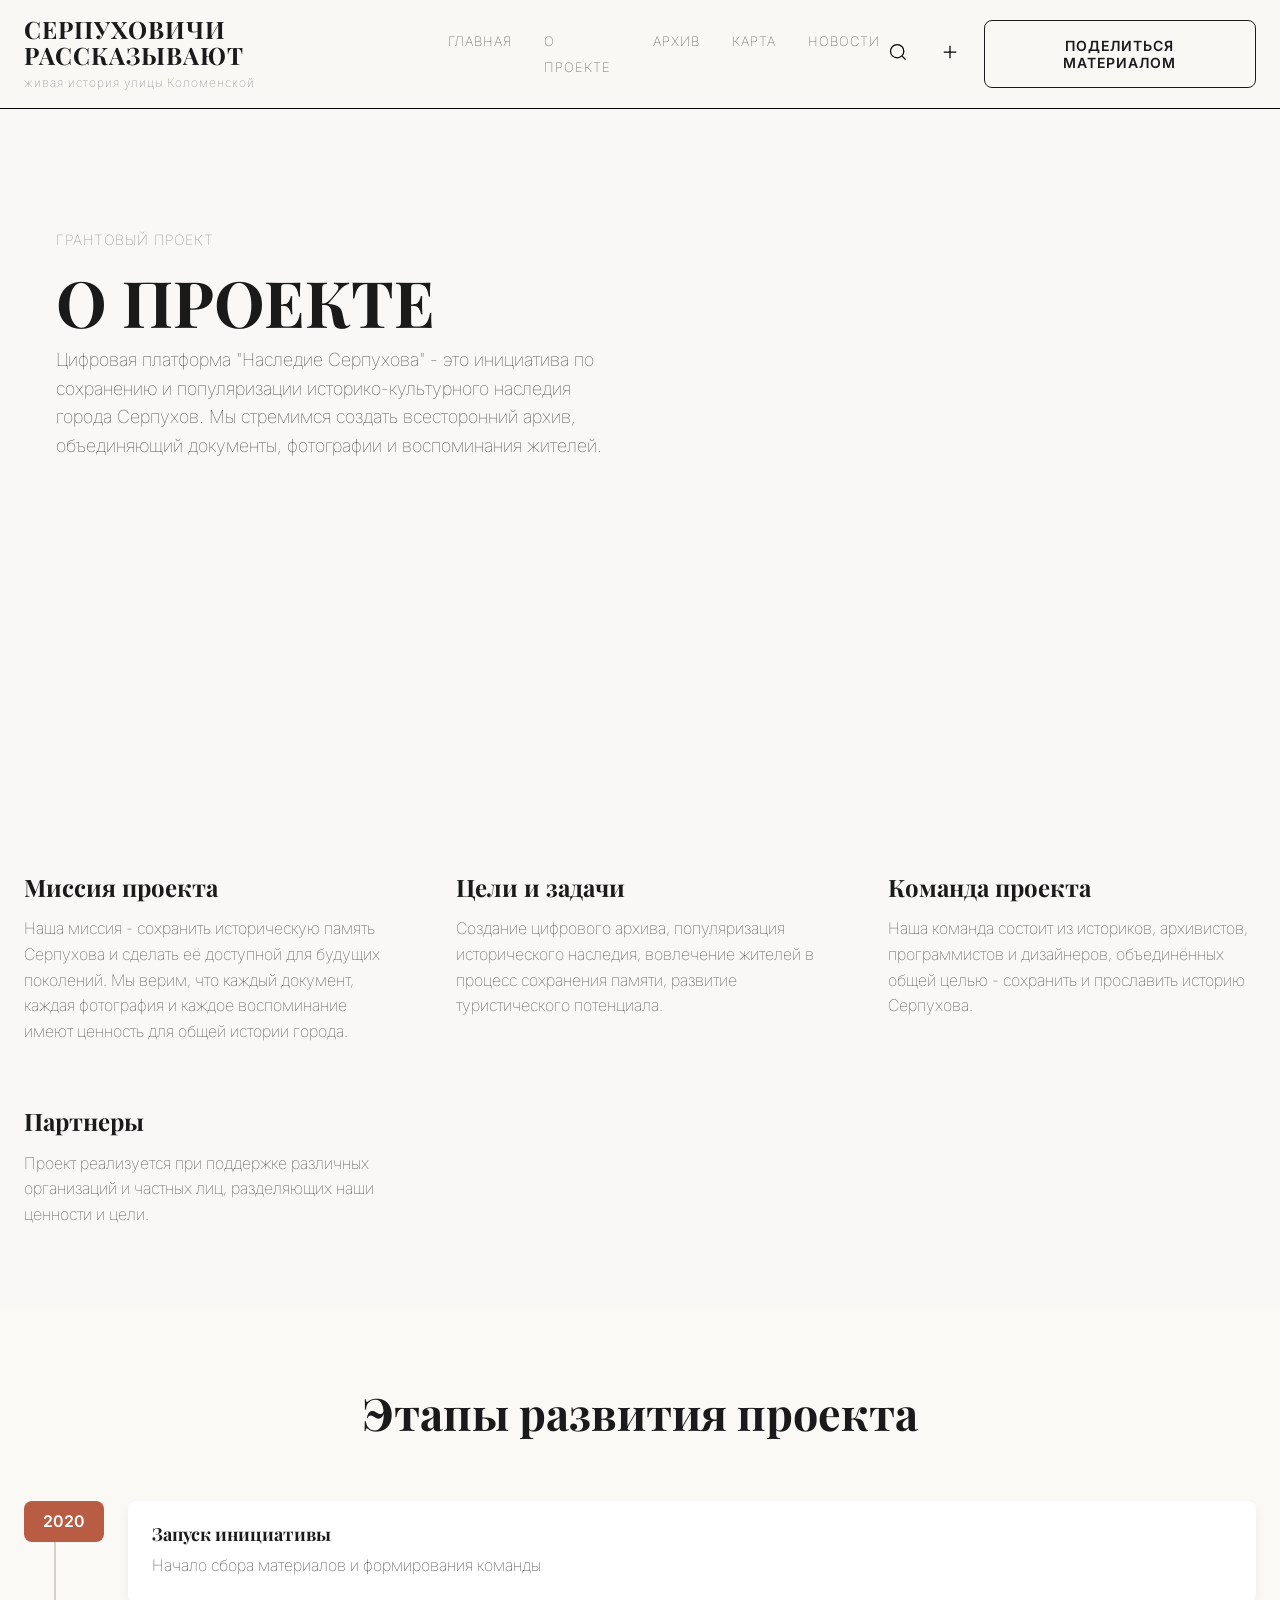
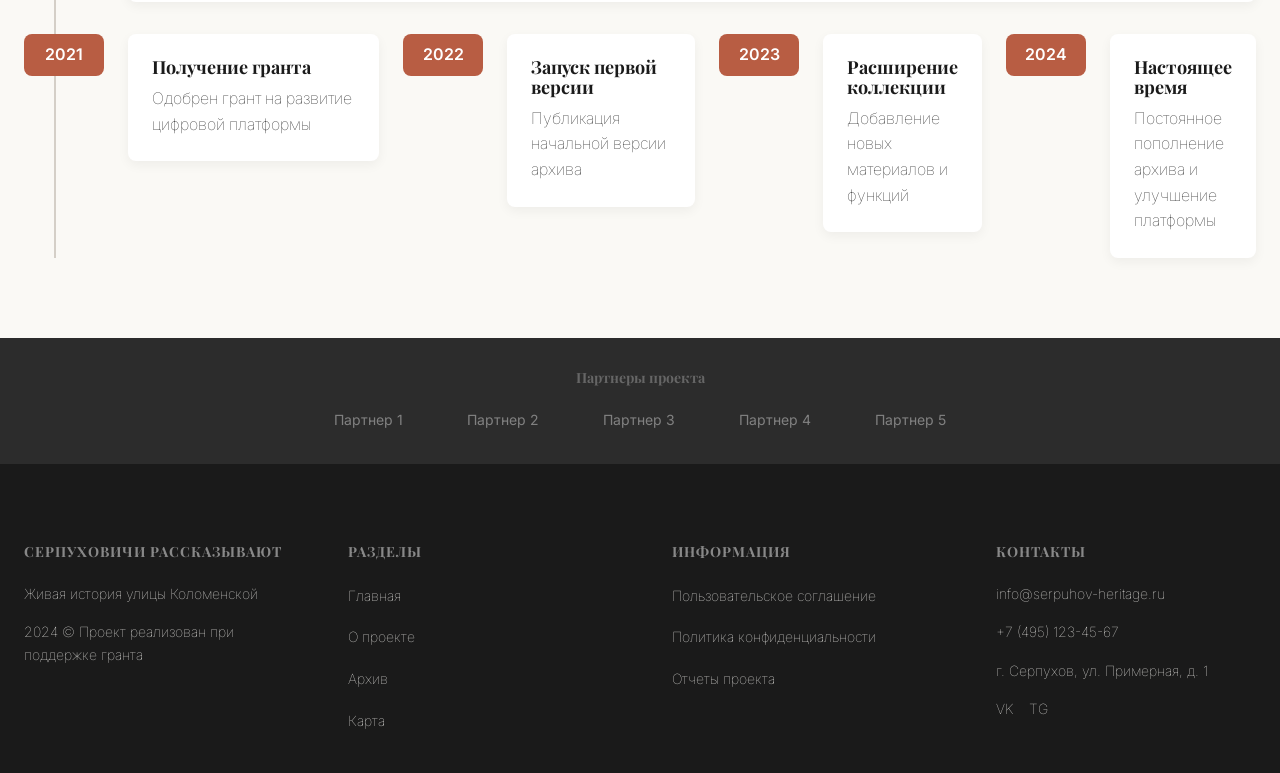
==== about.html @ 998f1a00 "up" ====
<!DOCTYPE html>
<html lang="ru">
<head>
    <meta charset="UTF-8">
    <meta name="viewport" content="width=device-width, initial-scale=1.0">
    <title>О проекте - Серпуховичи рассказывают</title>
    <link rel="stylesheet" href="styles.css">
    <link href="https://fonts.googleapis.com/css2?family=Playfair+Display:wght@400;700&family=Inter:wght@400;500;600&display=swap" rel="stylesheet">
</head>
<body>
    <header class="header">
        <div class="container">
            <div class="header__logo">
                <h1 class="logo__name">СЕРПУХОВИЧИ РАССКАЗЫВАЮТ</h1>
                <span class="logo__subtitle">живая история улицы Коломенской</span>
            </div>
            
            <nav class="header__nav">
                <ul class="nav__list">
                    <li class="nav__item"><a href="index.html" class="nav__link">Главная</a></li>
                    <li class="nav__item"><a href="about.html" class="nav__link active">О проекте</a></li>
                    <li class="nav__item"><a href="archive.html" class="nav__link">Архив</a></li>
                    <li class="nav__item"><a href="map.html" class="nav__link">Карта</a></li>
                    <li class="nav__item"><a href="news.html" class="nav__link">Новости</a></li>
                </ul>
            </nav>
            
            <div class="header__actions">
                <button class="action__icon search-icon" aria-label="Поиск">
                    <svg width="20" height="20" viewBox="0 0 24 24" fill="none" stroke="currentColor" stroke-width="1.5">
                        <circle cx="11" cy="11" r="8"></circle>
                        <line x1="21" y1="21" x2="16.65" y2="16.65"></line>
                    </svg>
                </button>
                <button class="action__icon accessibility-icon" aria-label="Версия для слабовидящих">
                    <svg width="20" height="20" viewBox="0 0 24 24" fill="none" stroke="currentColor" stroke-width="1.5">
                        <path d="M12 4.5v15m7.5-7.5h-15"></path>
                    </svg>
                </button>
                <button class="btn btn--outline">ПОДЕЛИТЬСЯ МАТЕРИАЛОМ</button>
            </div>
        </div>
    </header>

    <main>
        <section class="hero about-hero">
            <div class="container">
                <div class="hero__content">
                    <div class="hero__text">
                        <span class="tag">ГРАНТОВЫЙ ПРОЕКТ</span>
                        <h1 class="hero__title">О ПРОЕКТЕ</h1>
                        <p class="hero__description">
                            Цифровая платформа "Наследие Серпухова" - это инициатива по сохранению и популяризации 
                            историко-культурного наследия города Серпухов. Мы стремимся создать всесторонний архив, 
                            объединяющий документы, фотографии и воспоминания жителей.
                        </p>
                    </div>
                </div>
            </div>
        </section>

        <section class="about-content">
            <div class="container">
                <div class="about-grid">
                    <div class="about-item">
                        <h3>Миссия проекта</h3>
                        <p>
                            Наша миссия - сохранить историческую память Серпухова и сделать её доступной для 
                            будущих поколений. Мы верим, что каждый документ, каждая фотография и каждое 
                            воспоминание имеют ценность для общей истории города.
                        </p>
                    </div>
                    
                    <div class="about-item">
                        <h3>Цели и задачи</h3>
                        <p>
                            Создание цифрового архива, популяризация исторического наследия, 
                            вовлечение жителей в процесс сохранения памяти, развитие туристического потенциала.
                        </p>
                    </div>
                    
                    <div class="about-item">
                        <h3>Команда проекта</h3>
                        <p>
                            Наша команда состоит из историков, архивистов, программистов и дизайнеров, 
                            объединённых общей целью - сохранить и прославить историю Серпухова.
                        </p>
                    </div>
                    
                    <div class="about-item">
                        <h3>Партнеры</h3>
                        <p>
                            Проект реализуется при поддержке различных организаций и частных лиц, 
                            разделяющих наши ценности и цели.
                        </p>
                    </div>
                </div>
            </div>
        </section>

        <section class="timeline">
            <div class="container">
                <h2>Этапы развития проекта</h2>
                <div class="timeline-content">
                    <div class="timeline-item">
                        <div class="timeline-date">2020</div>
                        <div class="timeline-event">
                            <h4>Запуск инициативы</h4>
                            <p>Начало сбора материалов и формирования команды</p>
                        </div>
                    </div>
                    
                    <div class="timeline-item">
                        <div class="timeline-date">2021</div>
                        <div class="timeline-event">
                            <h4>Получение гранта</h4>
                            <p>Одобрен грант на развитие цифровой платформы</p>
                        </div>
                    
                    <div class="timeline-item">
                        <div class="timeline-date">2022</div>
                        <div class="timeline-event">
                            <h4>Запуск первой версии</h4>
                            <p>Публикация начальной версии архива</p>
                        </div>
                    
                    <div class="timeline-item">
                        <div class="timeline-date">2023</div>
                        <div class="timeline-event">
                            <h4>Расширение коллекции</h4>
                            <p>Добавление новых материалов и функций</p>
                        </div>
                    
                    <div class="timeline-item">
                        <div class="timeline-date">2024</div>
                        <div class="timeline-event">
                            <h4>Настоящее время</h4>
                            <p>Постоянное пополнение архива и улучшение платформы</p>
                        </div>
                    </div>
                </div>
            </div>
        </section>
    </main>

    <footer class="footer">
        <div class="partners">
            <div class="container">
                <h3>Партнеры проекта</h3>
                <div class="partners-list">
                    <div class="partner-logo">Партнер 1</div>
                    <div class="partner-logo">Партнер 2</div>
                    <div class="partner-logo">Партнер 3</div>
                    <div class="partner-logo">Партнер 4</div>
                    <div class="partner-logo">Партнер 5</div>
                </div>
            </div>
        </div>
        
        <div class="footer-main">
            <div class="container">
                <div class="footer-grid">
                    <div class="footer-column">
                        <h4 class="logo__name">СЕРПУХОВИЧИ РАССКАЗЫВАЮТ</h4>
                        <p>Живая история улицы Коломенской</p>
                        <p class="copyright">2024 © Проект реализован при поддержке гранта</p>
                    </div>
                    
                    <div class="footer-column">
                        <h4>Разделы</h4>
                        <ul class="footer-links">
                            <li><a href="index.html">Главная</a></li>
                            <li><a href="about.html">О проекте</a></li>
                            <li><a href="archive.html">Архив</a></li>
                            <li><a href="map.html">Карта</a></li>
                        </ul>
                    </div>
                    
                    <div class="footer-column">
                        <h4>Информация</h4>
                        <ul class="footer-links">
                            <li><a href="#">Пользовательское соглашение</a></li>
                            <li><a href="#">Политика конфиденциальности</a></li>
                            <li><a href="#">Отчеты проекта</a></li>
                        </ul>
                    </div>
                    
                    <div class="footer-column">
                        <h4>Контакты</h4>
                        <p>info@serpuhov-heritage.ru</p>
                        <p>+7 (495) 123-45-67</p>
                        <p>г. Серпухов, ул. Примерная, д. 1</p>
                        <div class="social-links">
                            <a href="#" aria-label="ВКонтакте">VK</a>
                            <a href="#" aria-label="Telegram">TG</a>
                        </div>
                    </div>
                </div>
            </div>
        </div>
    </footer>
</body>
</html>
---- styles.css ----
/* CSS Variables */
:root {
  /* Colors */
  --bg-primary: #F9F8F6;
  --bg-secondary: #FAF9F5;
  --bg-tertiary: #F3F1EB;
  --bg-white: #FFFFFF;
  --text-primary: #1A1A1A;
  --text-secondary: #2C2C2C;
  --text-muted: #666666;
  --accent-terracotta: #B85D43;
  --accent-emerald: #4CAF50;
  --border-light: #D4CFC7;
  --shadow-light: rgba(0, 0, 0, 0.05);
  --shadow-medium: rgba(0, 0, 0, 0.1);
  --shadow-heavy: rgba(0, 0, 0, 0.15);

  /* Typography */
  --font-serif: 'Playfair Display', serif;
  --font-sans: 'Inter', sans-serif;

  /* Spacing */
  --spacing-xs: 4px;
  --spacing-sm: 8px;
  --spacing-md: 16px;
  --spacing-lg: 24px;
  --spacing-xl: 32px;
  --spacing-xxl: 40px;
  --spacing-xxxl: 64px;
  --spacing-section: 80px;
  --spacing-hero: 120px;

  /* Radius */
  --radius-sm: 4px;
  --radius-md: 8px;
  --radius-lg: 16px;
  --radius-xl: 24px;

  /* Transitions */
  --transition-fast: 0.2s ease;
  --transition-smooth: 0.4s cubic-bezier(0.4, 0, 0.2, 1);
  --transition-hover: 0.3s ease;
}

/* Reset and Base Styles */
* {
  margin: 0;
  padding: 0;
  box-sizing: border-box;
}

body {
  font-family: var(--font-sans);
  color: var(--text-primary);
  background-color: var(--bg-primary);
  line-height: 1.6;
}

.container {
  max-width: 1440px;
  margin: 0 auto;
  padding: 0 var(--spacing-xl);
}

/* Typography */
h1, h2, h3, h4 {
  font-family: var(--font-serif);
  font-weight: 700;
  line-height: 1.1;
}

h1 {
  font-size: clamp(40px, 5vw, 72px);
}

h2 {
  font-size: clamp(28px, 3.5vw, 48px);
}

h3 {
  font-size: clamp(20px, 2.5vw, 32px);
}

h4 {
  font-size: 18px;
}

p, span, a, button, input, textarea {
  font-family: var(--font-sans);
  font-weight: 40;
}

/* Header */
.header {
  position: sticky;
  top: 0;
  background: rgba(249, 248, 246, 0.9);
  backdrop-filter: blur(8px);
  border-bottom: 1px solid rgba(0, 0, 0.08);
  z-index: 100;
  padding: var(--spacing-md) 0;
}

.header .container {
  display: flex;
  align-items: center;
  justify-content: space-between;
}

.header__logo {
  display: flex;
  flex-direction: column;
}

.logo__name {
  font-size: 24px;
  font-weight: 700;
  letter-spacing: 1px;
}

.logo__subtitle {
  font-size: 12px;
  color: var(--text-muted);
  letter-spacing: 1px;
  margin-top: var(--spacing-xs);
}

.header__nav .nav__list {
  display: flex;
  gap: var(--spacing-xl);
  list-style: none;
}

.nav__link {
  text-transform: uppercase;
  font-size: 13px;
  letter-spacing: 1px;
  color: var(--text-primary);
  text-decoration: none;
  position: relative;
  padding-bottom: var(--spacing-xs);
  transition: var(--transition-hover);
}

.nav__link:hover {
  color: var(--accent-terracotta);
}

.nav__link::after {
  content: '';
  position: absolute;
  bottom: 0;
  left: 0;
  width: 0;
  height: 1px;
  background: var(--accent-terracotta);
  transition: var(--transition-hover);
}

.nav__link:hover::after {
  width: 100%;
}

.header__actions {
  display: flex;
  align-items: center;
  gap: var(--spacing-md);
}

.action__icon {
  background: none;
  border: none;
  cursor: pointer;
  padding: var(--spacing-sm);
  border-radius: var(--radius-sm);
  transition: var(--transition-hover);
}

.action__icon:hover {
  background: rgba(0, 0, 0.05);
}

.btn {
  padding: var(--spacing-md) var(--spacing-lg);
  border-radius: var(--radius-md);
  font-family: var(--font-sans);
  font-weight: 600;
  font-size: 14px;
  text-transform: uppercase;
  letter-spacing: 1px;
  cursor: pointer;
  transition: var(--transition-hover);
  border: 1px solid transparent;
}

.btn--primary {
  background: var(--text-primary);
  color: var(--bg-white);
}

.btn--primary:hover {
  background: var(--accent-terracotta);
  transform: translateY(-2px);
}

.btn--outline {
  background: transparent;
  color: var(--text-primary);
  border: 1px solid var(--text-primary);
}

.btn--outline:hover {
  background: var(--text-primary);
  color: var(--bg-white);
  transform: translateY(-2px);
}

/* Hero Section */
.hero {
  min-height: 85vh;
  padding: var(--spacing-hero) var(--spacing-xl);
  position: relative;
}

.hero__content {
  display: grid;
  grid-template-columns: 1fr 1fr;
  gap: var(--spacing-xxxl);
  align-items: center;
}

.tag {
  font-family: var(--font-sans);
  font-size: 14px;
  text-transform: uppercase;
  color: var(--text-muted);
  letter-spacing: 1px;
  display: block;
  margin-bottom: var(--spacing-md);
}

.hero__title {
  margin-bottom: var(--spacing-sm);
}

.hero__subtitle {
  font-size: clamp(18px, 2.5vw, 24px);
  color: var(--text-muted);
  margin-bottom: var(--spacing-lg);
}

.hero__description {
  font-size: 18px;
  color: var(--text-secondary);
  margin-bottom: var(--spacing-xl);
  max-width: 600px;
}

.hero__buttons {
  display: flex;
  gap: var(--spacing-lg);
  align-items: center;
}

.btn-link {
  font-family: var(--font-sans);
  font-size: 16px;
  color: var(--text-primary);
  text-decoration: none;
  position: relative;
  transition: var(--transition-hover);
}

.btn-link:hover {
  color: var(--accent-terracotta);
}

.btn-link::after {
  content: '→';
  margin-left: var(--spacing-sm);
  transition: var(--transition-hover);
}

.btn-link:hover::after {
  transform: translateX(4px);
}

.hero__image-placeholder {
  width: 100%;
  height: 400px;
  background: linear-gradient(45deg, #d9c7b3, #c9b7a3);
  border-radius: var(--radius-xl);
  position: relative;
  overflow: hidden;
}

.hero__image-placeholder::before {
  content: '';
  position: absolute;
  top: 0;
  left: 0;
  right: 0;
  bottom: 0;
  background: url('https://images.unsplash.com/photo-1547448415-e9f5b28e570d?w=1200&q=80') center/cover;
  opacity: 0.8;
}

.news-ticker {
  position: absolute;
 bottom: calc(-1 * var(--spacing-xl));
  right: var(--spacing-xl);
  background: var(--bg-white);
  box-shadow: 0 10px 30px var(--shadow-light);
  border-radius: var(--radius-lg);
  padding: var(--spacing-lg);
  width: 350px;
}

.ticker__header h3 {
  font-size: 16px;
  margin-bottom: var(--spacing-md);
 color: var(--text-primary);
}

.ticker__items {
  display: flex;
  flex-direction: column;
  gap: var(--spacing-md);
}

.ticker__item {
  display: flex;
  gap: var(--spacing-md);
  align-items: center;
}

.ticker__thumb {
  width: 60px;
  height: 60px;
  border-radius: var(--radius-sm);
  background-size: cover;
  background-position: center;
}

.ticker__content h4 {
  font-size: 14px;
  margin-bottom: var(--spacing-xs);
  color: var(--text-primary);
}

.ticker__content p {
  font-size: 12px;
  color: var(--text-muted);
}

/* About Section */
.about {
  padding: var(--spacing-section) 0;
}

.quote {
  font-family: var(--font-serif);
  font-size: clamp(24px, 3vw, 28px);
  font-style: italic;
  text-align: center;
  max-width: 800px;
  margin: 0 auto var(--spacing-section);
  color: var(--text-secondary);
  line-height: 1.4;
}

.stats {
  display: grid;
  grid-template-columns: repeat(4, 1fr);
  gap: var(--spacing-xl);
}

.stat__item {
  text-align: center;
}

.stat__number {
  font-family: var(--font-serif);
  font-size: clamp(32px, 4vw, 48px);
  color: var(--accent-terracotta);
  margin-bottom: var(--spacing-sm);
}

.stat__label {
  font-size: 15px;
  color: var(--text-muted);
}

/* Map Teaser */
.map-teaser {
 padding: var(--spacing-section) 0;
}

.section-header {
  display: flex;
  justify-content: space-between;
  align-items: center;
  margin-bottom: var(--spacing-lg);
}

.section-header h2 {
  margin: 0;
}

.map-container {
  width: 100%;
  border-radius: var(--radius-xl);
  overflow: hidden;
  position: relative;
}

.map-placeholder {
  height: 500px;
  background: linear-gradient(45deg, #a8c0ff, #3f2b96);
  position: relative;
}

.map-pin {
  position: absolute;
  width: 20px;
  height: 20px;
  background: var(--accent-terracotta);
  border-radius: 50%;
  cursor: pointer;
  transform: translate(-50%, -50%);
  box-shadow: 0 0 rgba(184, 93, 67, 0.7);
}

.map-pin.pulse-animation {
  animation: pulse 2s infinite;
}

@keyframes pulse {
  0% {
    box-shadow: 0 0 0 0 rgba(184, 93, 67, 0.7);
  }
  70% {
    box-shadow: 0 0 0 15px rgba(184, 93, 67, 0);
  }
  100% {
    box-shadow: 0 0 rgba(184, 93, 67, 0);
  }
}

.pin-1 {
  top: 30%;
  left: 40%;
}

.pin-2 {
  top: 50%;
  left: 60%;
}

.pin-3 {
  top: 40%;
  left: 70%;
}

.map-popup {
  position: absolute;
  background: var(--bg-white);
  border-radius: var(--radius-md);
  box-shadow: 0 20px 40px var(--shadow-medium);
  width: 300px;
  z-index: 1000;
  top: 25%;
  left: 35%;
}

.popup-image {
  width: 100%;
  height: 169px;
  background-size: cover;
  background-position: center;
  border-radius: var(--radius-md) var(--radius-md) 0 0;
}

.popup-close {
  position: absolute;
  top: var(--spacing-sm);
  right: var(--spacing-sm);
  background: none;
  border: none;
  font-size: 20px;
  cursor: pointer;
  color: var(--text-muted);
}

.popup-content {
  padding: var(--spacing-lg);
}

.popup-tag {
  font-size: 12px;
  color: var(--text-muted);
  text-transform: uppercase;
  letter-spacing: 1px;
  display: block;
  margin-bottom: var(--spacing-sm);
}

.popup-content h3 {
  font-size: 18px;
  margin-bottom: var(--spacing-sm);
}

.popup-content p {
  font-size: 14px;
  color: var(--text-muted);
  margin-bottom: var(--spacing-md);
}

.btn--small {
  padding: var(--spacing-sm) var(--spacing-md);
  font-size: 12px;
}

/* Archive */
.archive {
  padding: var(--spacing-section) 0;
}

.archive h2 {
  text-align: center;
  margin-bottom: var(--spacing-xl);
}

.filter-bar {
  display: flex;
  gap: var(--spacing-md);
  justify-content: center;
  margin-bottom: var(--spacing-xl);
  flex-wrap: wrap;
}

.filter-btn {
  padding: var(--spacing-sm) var(--spacing-lg);
  border-radius: 100px;
  border: 1px solid var(--border-light);
  background: var(--bg-white);
  font-family: var(--font-sans);
  font-size: 14px;
  cursor: pointer;
  transition: var(--transition-hover);
}

.filter-btn.active,
.filter-btn:hover {
  background: var(--text-primary);
  color: var(--bg-white);
}

.archive-grid {
  display: grid;
  grid-template-columns: repeat(auto-fill, minmax(320px, 1fr));
  gap: var(--spacing-xl);
  margin-top: var(--spacing-xl);
}

.archive-card {
  display: flex;
  flex-direction: column;
  text-decoration: none;
  color: inherit;
  background: var(--bg-white);
  border-radius: var(--radius-md);
  overflow: hidden;
  transition: var(--transition-hover);
  box-shadow: 0 4px 12px var(--shadow-light);
}

.archive-card:hover {
  transform: translateY(-4px);
  box-shadow: 0 8px 24px var(--shadow-medium);
}

.card-image {
  position: relative;
  aspect-ratio: 4/3;
  overflow: hidden;
}

.card-image img {
  width: 100%;
  height: 100%;
  object-fit: cover;
  transition: var(--transition-smooth);
}

.archive-card:hover .card-image img {
  transform: scale(1.05);
}

.card-tag {
  position: absolute;
  top: var(--spacing-sm);
  left: var(--spacing-sm);
  background: rgba(0, 0, 0, 0.7);
  color: var(--bg-white);
  padding: 4px 8px;
  border-radius: var(--radius-sm);
  font-size: 12px;
  backdrop-filter: blur(4px);
}

.card-text {
  padding: var(--spacing-lg);
}

.card-year {
  font-size: 14px;
  color: var(--text-muted);
  margin-bottom: var(--spacing-sm);
}

.card-title {
  font-size: 20px;
  line-height: 1.3;
  color: var(--text-primary);
}

/* Participation */
.participation {
  background: #F0EFEA;
  padding: var(--spacing-section) 0;
}

.participation-content {
  display: grid;
  grid-template-columns: 1fr 1fr;
  gap: var(--spacing-xxxl);
  align-items: start;
}

.participation h2 {
  margin-bottom: var(--spacing-lg);
}

.participation p {
  font-size: 16px;
  color: var(--text-secondary);
  line-height: 1.6;
}

.form {
  display: flex;
  flex-direction: column;
  gap: var(--spacing-lg);
}

.form-input,
.form-textarea {
  padding: var(--spacing-md) 0;
  border: none;
  border-bottom: 1px solid #CCC;
  background: transparent;
  font-family: var(--font-sans);
  font-size: 16px;
  outline: none;
  transition: var(--transition-hover);
}

.form-input:focus,
.form-textarea:focus {
  border-bottom-color: var(--accent-terracotta);
}

.form-textarea {
  min-height: 100px;
  resize: vertical;
}

.upload-area {
  border: 2px dashed #CCC;
  border-radius: var(--radius-md);
  padding: var(--spacing-xxxl);
  text-align: center;
  cursor: pointer;
  transition: var(--transition-hover);
  display: flex;
  flex-direction: column;
  align-items: center;
  gap: var(--spacing-md);
}

.upload-area:hover {
  background: rgba(0, 0, 0, 0.02);
  border-color: var(--accent-terracotta);
}

.upload-area svg {
  color: var(--text-muted);
}

.upload-area p {
  color: var(--text-muted);
  font-size: 14px;
}

.btn--full {
  width: 100%;
}

/* Footer */
.footer {
  background: var(--text-primary);
  color: var(--bg-secondary);
}

.partners {
  background: #2C2C2C;
  padding: var(--spacing-xl) 0;
}

.partners h3 {
  text-align: center;
  font-size: 14px;
  color: var(--text-muted);
  margin-bottom: var(--spacing-lg);
}

.partners-list {
  display: flex;
  justify-content: center;
  gap: var(--spacing-xxxl);
  flex-wrap: wrap;
}

.partner-logo {
  color: rgba(255, 255, 255, 0.4);
  filter: grayscale(100%);
  transition: all var(--transition-hover);
  font-size: 14px;
}

.partner-logo:hover {
  color: white;
  filter: grayscale(0%);
}

.footer-main {
  padding: var(--spacing-section) 0 var(--spacing-lg);
}

.footer-grid {
  display: grid;
  grid-template-columns: repeat(4, 1fr);
  gap: var(--spacing-xxxl);
}

.footer-column h4 {
  color: #888;
  font-size: 14px;
  margin-bottom: var(--spacing-lg);
  text-transform: uppercase;
  letter-spacing: 1px;
}

.footer-column p {
  color: var(--bg-secondary);
  margin-bottom: var(--spacing-md);
  font-size: 14px;
}

.copyright {
  font-size: 12px;
  color: #666;
}

.footer-links {
  list-style: none;
}

.footer-links li {
  margin-bottom: var(--spacing-md);
}

.footer-links a {
  color: var(--bg-secondary);
  text-decoration: none;
  font-size: 14px;
  transition: var(--transition-hover);
}

.footer-links a:hover {
  color: white;
}

.social-links {
  display: flex;
  gap: var(--spacing-md);
  margin-top: var(--spacing-md);
}

.social-links a {
  color: var(--bg-secondary);
  text-decoration: none;
  font-size: 14px;
  transition: var(--transition-hover);
}

.social-links a:hover {
  color: white;
}

/* Focus styles for accessibility */
*:focus-visible {
  outline: 2px solid var(--accent-terracotta);
  outline-offset: 2px;
}

/* Additional styles for other pages */
.about-grid {
  display: grid;
  grid-template-columns: repeat(auto-fit, minmax(300px, 1fr));
  gap: var(--spacing-xxxl);
  margin-bottom: var(--spacing-section);
}

.about-item h3 {
  font-size: 24px;
  margin-bottom: var(--spacing-md);
  color: var(--text-primary);
}

.about-item p {
  color: var(--text-secondary);
  line-height: 1.6;
}

.timeline {
  padding: var(--spacing-section) 0;
  background: var(--bg-secondary);
}

.timeline h2 {
  text-align: center;
  margin-bottom: var(--spacing-xxxl);
}

.timeline-content {
  display: flex;
  flex-direction: column;
  gap: var(--spacing-xl);
  position: relative;
}

.timeline-content::before {
  content: '';
  position: absolute;
  left: 30px;
 top: 0;
  bottom: 0;
  width: 2px;
  background: var(--border-light);
}

.timeline-item {
  display: flex;
  gap: var(--spacing-lg);
  position: relative;
  align-items: flex-start;
}

.timeline-date {
  min-width: 80px;
  padding: var(--spacing-sm) var(--spacing-md);
  background: var(--accent-terracotta);
  color: white;
  border-radius: var(--radius-md);
  font-weight: 600;
  text-align: center;
}

.timeline-event {
  padding: var(--spacing-lg);
  background: var(--bg-white);
  border-radius: var(--radius-md);
  box-shadow: 0 4px 12px var(--shadow-light);
  flex-grow: 1;
}

.timeline-event h4 {
  margin-bottom: var(--spacing-sm);
  color: var(--text-primary);
}

.controls-bar {
  display: flex;
  justify-content: space-between;
  align-items: center;
  gap: var(--spacing-lg);
  margin-bottom: var(--spacing-xl);
  flex-wrap: wrap;
}

.filter-categories {
  display: flex;
  gap: var(--spacing-md);
  flex-wrap: wrap;
}

.category-btn {
  padding: var(--spacing-sm) var(--spacing-lg);
  border-radius: 100px;
  border: 1px solid var(--border-light);
  background: var(--bg-white);
  font-family: var(--font-sans);
  font-size: 14px;
  cursor: pointer;
  transition: var(--transition-hover);
}

.category-btn.active,
.category-btn:hover {
  background: var(--text-primary);
  color: var(--bg-white);
}

.map-search {
  display: flex;
  gap: var(--spacing-xs);
  align-items: center;
}

.search-input {
  padding: var(--spacing-sm) var(--spacing-md);
  border: 1px solid var(--border-light);
  border-radius: var(--radius-md);
  font-family: var(--font-sans);
  outline: none;
  transition: var(--transition-hover);
}

.search-input:focus {
  border-color: var(--accent-terracotta);
}

.search-btn {
  padding: var(--spacing-sm) var(--spacing-md);
  border: 1px solid var(--border-light);
  border-radius: var(--radius-md);
  background: var(--bg-white);
  cursor: pointer;
  transition: var(--transition-hover);
}

.search-btn:hover {
  border-color: var(--accent-terracotta);
}

.map-controls-overlay {
  position: absolute;
  right: var(--spacing-lg);
  top: var(--spacing-lg);
  display: flex;
  flex-direction: column;
  gap: var(--spacing-xs);
  z-index: 100;
}

.map-zoom-btn {
  width: 40px;
  height: 40px;
  border: 1px solid var(--border-light);
  background: var(--bg-white);
  border-radius: var(--radius-sm);
  font-size: 18px;
  font-weight: bold;
  cursor: pointer;
  transition: var(--transition-hover);
}

.map-zoom-btn:hover {
  border-color: var(--accent-terracotta);
  background: var(--accent-terracotta);
  color: white;
}

.legends-grid {
  display: flex;
  justify-content: center;
  gap: var(--spacing-xl);
  flex-wrap: wrap;
  margin-top: var(--spacing-xl);
}

.legend-item {
  display: flex;
  align-items: center;
  gap: var(--spacing-sm);
  font-size: 14px;
  color: var(--text-secondary);
}

.legend-color {
  width: 20px;
  height: 20px;
  border-radius: 50%;
}

.arch-color { background: #FF6B6B; }
.monum-color { background: #4ECDC4; }
.museum-color { background: #45B7D1; }
.church-color { background: #96CEB4; }
.nature-color { background: #FFEAA7; }

.sort-controls {
  display: flex;
  justify-content: flex-end;
  margin-bottom: var(--spacing-xl);
}

.sort-select {
  padding: var(--spacing-sm) var(--spacing-md);
  border: 1px solid var(--border-light);
  border-radius: var(--radius-md);
  font-family: var(--font-sans);
  outline: none;
  background: var(--bg-white);
  cursor: pointer;
  transition: var(--transition-hover);
}

.sort-select:focus {
  border-color: var(--accent-terracotta);
}

.pagination {
  display: flex;
  justify-content: center;
  align-items: center;
  gap: var(--spacing-md);
  margin-top: var(--spacing-xxxl);
  flex-wrap: wrap;
}

.pagination-btn {
  padding: var(--spacing-sm) var(--spacing-lg);
  border: 1px solid var(--border-light);
  background: var(--bg-white);
  border-radius: var(--radius-md);
  font-family: var(--font-sans);
 cursor: pointer;
  transition: var(--transition-hover);
}

.pagination-btn:hover {
  border-color: var(--accent-terracotta);
  color: var(--accent-terracotta);
}

.pagination-numbers {
  display: flex;
  align-items: center;
  gap: var(--spacing-xs);
}

.pagination-number {
  width: 40px;
  height: 40px;
  border: 1px solid var(--border-light);
  background: var(--bg-white);
  border-radius: var(--radius-md);
  font-family: var(--font-sans);
  font-weight: 600;
  cursor: pointer;
  transition: var(--transition-hover);
}

.pagination-number.active,
.pagination-number:hover {
  border-color: var(--accent-terracotta);
  background: var(--accent-terracotta);
  color: white;
}

.pagination-dots {
  padding: 0 var(--spacing-sm);
  color: var(--text-muted);
}

.news-grid {
  display: grid;
  grid-template-columns: repeat(auto-fit, minmax(400px, 1fr));
  gap: var(--spacing-xxxl);
  margin-bottom: var(--spacing-xxxl);
}

.news-card {
  background: var(--bg-white);
  border-radius: var(--radius-lg);
  overflow: hidden;
  box-shadow: 0 4px 12px var(--shadow-light);
  transition: var(--transition-hover);
}

.news-card:hover {
  transform: translateY(-4px);
  box-shadow: 0 8px 24px var(--shadow-medium);
}

.news-card .card-image {
  aspect-ratio: 16/9;
  overflow: hidden;
}

.news-card .card-image img {
  width: 100%;
  height: 100%;
  object-fit: cover;
  transition: var(--transition-smooth);
}

.news-card:hover .card-image img {
  transform: scale(1.05);
}

.card-content {
  padding: var(--spacing-lg);
}

.news-tag {
  display: inline-block;
  padding: var(--spacing-xs) var(--spacing-sm);
  background: var(--border-light);
  color: var(--text-primary);
  border-radius: var(--radius-sm);
  font-size: 12px;
  font-weight: 600;
  margin-bottom: var(--spacing-sm);
}

.news-date {
  display: block;
  font-size: 14px;
  color: var(--text-muted);
  margin-bottom: var(--spacing-sm);
}

.news-title {
  font-size: 20px;
  margin-bottom: var(--spacing-md);
  color: var(--text-primary);
  line-height: 1.3;
}

.news-excerpt {
  color: var(--text-secondary);
  line-height: 1.6;
  margin-bottom: var(--spacing-md);
}

.read-more {
  font-family: var(--font-sans);
  font-size: 16px;
  color: var(--accent-terracotta);
  text-decoration: none;
  font-weight: 600;
  transition: var(--transition-hover);
}

.read-more:hover {
  color: var(--text-primary);
}

/* Responsive Design */
@media (max-width: 1440px) {
  .container {
    padding: 0 var(--spacing-lg);
  }

  .hero__content {
    gap: var(--spacing-xl);
  }

  .stats {
    grid-template-columns: repeat(2, 1fr);
    gap: var(--spacing-xxxl);
 }

  .stat__item {
    text-align: center;
  }
  
  .news-grid {
    grid-template-columns: repeat(auto-fit, minmax(350px, 1fr));
  }
}

@media (max-width: 1200px) {
  .controls-bar {
    flex-direction: column;
    align-items: stretch;
  }
  
  .filter-categories {
    justify-content: center;
  }
}

@media (max-width: 1024px) {
  .header .container {
    gap: var(--spacing-md);
  }

 .header__nav .nav__list {
    gap: var(--spacing-lg);
  }

  .hero__content {
    grid-template-columns: 1fr;
    gap: var(--spacing-xl);
  }

  .hero__image-placeholder {
    height: 300px;
  }

  .news-ticker {
    position: static;
    width: 100%;
    margin-top: var(--spacing-xl);
  }

  .section-header {
    flex-direction: column;
    align-items: flex-start;
    gap: var(--spacing-md);
  }

 .map-placeholder {
    height: 400px;
  }

  .map-popup {
    width: 250px;
    top: 20%;
    left: 30%;
  }

  .participation-content {
    grid-template-columns: 1fr;
    gap: var(--spacing-xl);
  }

  .footer-grid {
    grid-template-columns: repeat(2, 1fr);
  }
  
  .timeline-content::before {
    left: 20px;
  }
  
  .timeline-item {
    gap: var(--spacing-md);
  }
  
  .timeline-date {
    min-width: 70px;
  }
  
  .news-grid {
    grid-template-columns: 1fr;
  }
}

@media (max-width: 768px) {
  :root {
    --spacing-section: 60px;
    --spacing-hero: 60px;
  }

  .container {
    padding: 0 var(--spacing-md);
  }

  h1 {
    font-size: clamp(32px, 6vw, 48px);
  }

  h2 {
    font-size: clamp(24px, 5vw, 32px);
  }

  .header .container {
    flex-wrap: wrap;
  }

  .header__nav {
    order: 3;
    width: 100%;
    margin-top: var(--spacing-md);
  }

  .header__nav .nav__list {
    justify-content: center;
    flex-wrap: wrap;
  }

  .hero__description {
    font-size: 16px;
  }

  .hero__buttons {
    flex-direction: column;
    gap: var(--spacing-md);
  }

 .stats {
    grid-template-columns: 1fr;
    gap: var(--spacing-xl);
  }

  .map-placeholder {
    height: 300px;
  }

  .map-popup {
    width: 220px;
    top: 15%;
    left: 25%;
  }

  .filter-bar {
    justify-content: flex-start;
  }

  .archive-grid {
    grid-template-columns: 1fr;
  }

  .footer-grid {
    grid-template-columns: 1fr;
    gap: var(--spacing-xxxl);
 }

  .partners-list {
    gap: var(--spacing-lg);
  }
  
  .about-grid {
    grid-template-columns: 1fr;
  }
  
  .timeline-content {
    gap: var(--spacing-lg);
  }
  
  .timeline-content::before {
    left: 15px;
  }
  
  .timeline-item {
    gap: var(--spacing-md);
  }
  
  .timeline-date {
    min-width: 60px;
    padding: var(--spacing-xs) var(--spacing-sm);
    font-size: 14px;
  }
  
  .legends-grid {
    gap: var(--spacing-lg);
  }
  
  .pagination {
    gap: var(--spacing-xs);
  }
  
  .pagination-btn {
    padding: var(--spacing-xs) var(--spacing-sm);
    font-size: 14px;
  }
  
  .pagination-number {
    width: 30px;
    height: 30px;
    font-size: 14px;
  }
}

@media (max-width: 480px) {
  .header__actions {
    display: none;
  }

  .hero__content {
    padding: 0 var(--spacing-md);
  }

  .map-popup {
    width: 200px;
    top: 10%;
    left: 20%;
  }

  .archive-card {
    max-width: 100%;
  }
  
  .controls-bar {
    gap: var(--spacing-md);
  }
  
  .filter-categories {
    gap: var(--spacing-sm);
  }
  
  .category-btn {
    padding: var(--spacing-xs) var(--spacing-sm);
    font-size: 12px;
  }
  
  .timeline-date {
    min-width: 50px;
  }
}
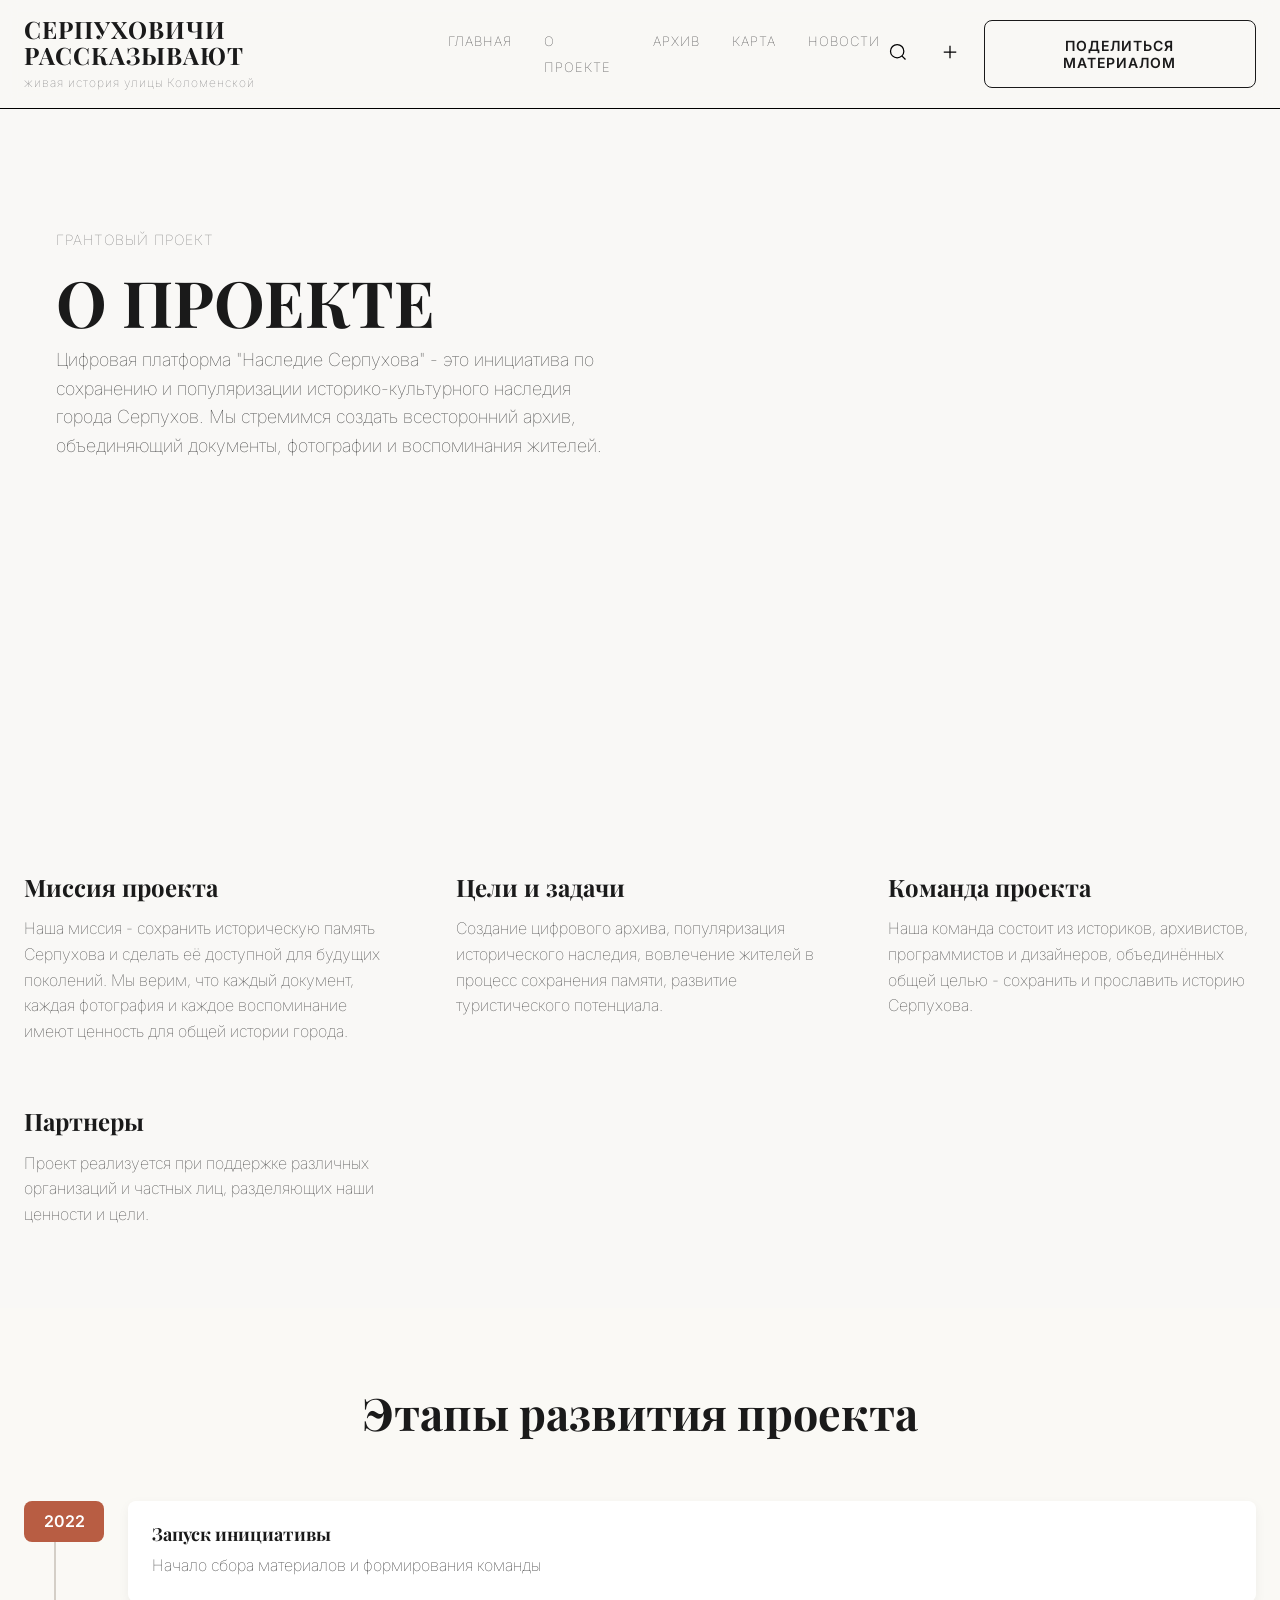
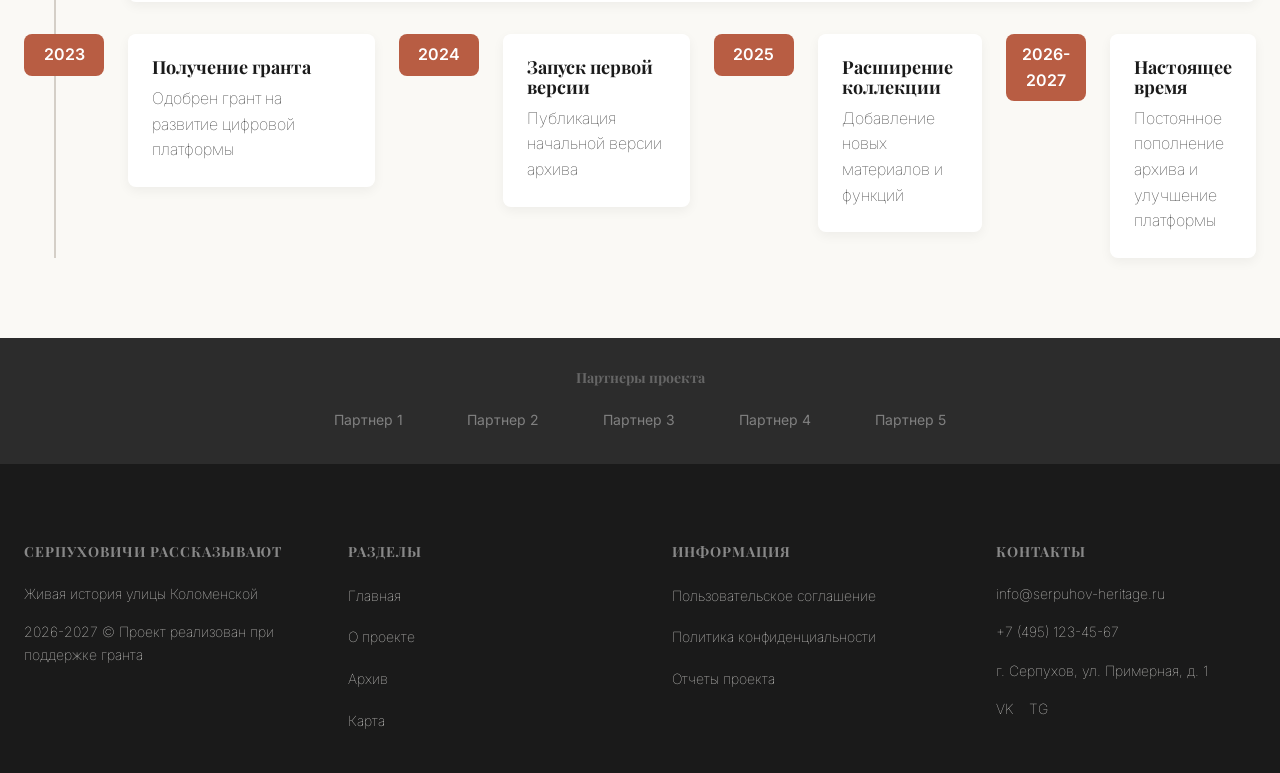
==== commit 86c2c9e8: "feat: bring site to production readiness with Yandex Maps and polished UI - Integrate Yandex Maps AP" ====
--- a/about.html
+++ b/about.html
@@ -103,7 +103,7 @@
                 <h2>Этапы развития проекта</h2>
                 <div class="timeline-content">
                     <div class="timeline-item">
-                        <div class="timeline-date">2020</div>
+                        <div class="timeline-date">2022</div>
                         <div class="timeline-event">
                             <h4>Запуск инициативы</h4>
                             <p>Начало сбора материалов и формирования команды</p>
@@ -111,28 +111,28 @@
                     </div>
                     
                     <div class="timeline-item">
-                        <div class="timeline-date">2021</div>
+                        <div class="timeline-date">2023</div>
                         <div class="timeline-event">
                             <h4>Получение гранта</h4>
                             <p>Одобрен грант на развитие цифровой платформы</p>
                         </div>
                     
                     <div class="timeline-item">
-                        <div class="timeline-date">2022</div>
+                        <div class="timeline-date">2024</div>
                         <div class="timeline-event">
                             <h4>Запуск первой версии</h4>
                             <p>Публикация начальной версии архива</p>
                         </div>
                     
                     <div class="timeline-item">
-                        <div class="timeline-date">2023</div>
+                        <div class="timeline-date">2025</div>
                         <div class="timeline-event">
                             <h4>Расширение коллекции</h4>
                             <p>Добавление новых материалов и функций</p>
                         </div>
                     
                     <div class="timeline-item">
-                        <div class="timeline-date">2024</div>
+                        <div class="timeline-date">2026-2027</div>
                         <div class="timeline-event">
                             <h4>Настоящее время</h4>
                             <p>Постоянное пополнение архива и улучшение платформы</p>
@@ -163,7 +163,7 @@
                     <div class="footer-column">
                         <h4 class="logo__name">СЕРПУХОВИЧИ РАССКАЗЫВАЮТ</h4>
                         <p>Живая история улицы Коломенской</p>
-                        <p class="copyright">2024 © Проект реализован при поддержке гранта</p>
+                        <p class="copyright">2026-2027 © Проект реализован при поддержке гранта</p>
                     </div>
                     
                     <div class="footer-column">
@@ -199,5 +199,6 @@
             </div>
         </div>
     </footer>
+<script src="script.js"></script>
 </body>
 </html>
--- a/styles.css
+++ b/styles.css
@@ -815,6 +815,145 @@
   outline-offset: 2px;
 }
 
+/* Modal Styles */
+.image-modal {
+  position: fixed;
+  top: 0;
+  left: 0;
+  width: 100%;
+  height: 100%;
+  z-index: 1000;
+  display: flex;
+  align-items: center;
+  justify-content: center;
+  opacity: 0;
+  visibility: hidden;
+  transition: all var(--transition-smooth);
+}
+
+.image-modal.active {
+  opacity: 1;
+  visibility: visible;
+}
+
+.modal-overlay {
+  position: absolute;
+  top: 0;
+  left: 0;
+  width: 100%;
+  height: 100%;
+  background: rgba(0, 0, 0, 0.8);
+  backdrop-filter: blur(5px);
+}
+
+.modal-content {
+  position: relative;
+  z-index: 1001;
+  max-width: 90%;
+  max-height: 90%;
+  display: flex;
+  flex-direction: column;
+  align-items: center;
+}
+
+.modal-content img {
+  max-width: 100%;
+  max-height: 90vh;
+  object-fit: contain;
+  border-radius: var(--radius-md);
+  box-shadow: 0 10px 30px rgba(0,0,0,0.5);
+  transform: scale(0.95);
+  transition: transform var(--transition-smooth);
+}
+
+.image-modal.active .modal-content img {
+  transform: scale(1);
+}
+
+.modal-close {
+  position: absolute;
+  top: -40px;
+  right: -40px;
+  background: none;
+  border: none;
+  color: white;
+  font-size: 40px;
+  cursor: pointer;
+  line-height: 1;
+  transition: var(--transition-hover);
+}
+
+.modal-close:hover {
+  color: var(--accent-terracotta);
+  transform: rotate(90deg);
+}
+
+@media (max-width: 768px) {
+    .modal-close {
+        top: -35px;
+        right: 0px;
+    }
+}
+
+/* Animations */
+@keyframes fadeIn {
+  from {
+    opacity: 0;
+    transform: translateY(20px);
+  }
+  to {
+    opacity: 1;
+    transform: translateY(0);
+  }
+}
+
+.hero__content, .archive-card, .news-card {
+  animation: fadeIn 0.8s cubic-bezier(0.4, 0, 0.2, 1) forwards;
+}
+
+/* Mobile Menu Button */
+.mobile-menu-btn {
+  display: none;
+  background: none;
+  border: none;
+  color: var(--text-primary);
+  cursor: pointer;
+  padding: var(--spacing-sm);
+  z-index: 101;
+}
+
+/* Better responsive navbar */
+@media (max-width: 768px) {
+  .mobile-menu-btn {
+    display: block;
+  }
+
+  .header__nav {
+    position: fixed;
+    top: 70px;
+    left: 0;
+    width: 100%;
+    background: var(--bg-white);
+    padding: var(--spacing-lg);
+    box-shadow: 0 10px 20px var(--shadow-medium);
+    transform: translateY(-150%);
+    opacity: 0;
+    transition: all var(--transition-smooth);
+    z-index: 99;
+  }
+
+  .header__nav.active {
+    transform: translateY(0);
+    opacity: 1;
+  }
+
+  .header__nav .nav__list {
+    flex-direction: column;
+    align-items: center;
+    gap: var(--spacing-md);
+  }
+}
+
 /* Additional styles for other pages */
 .about-grid {
   display: grid;
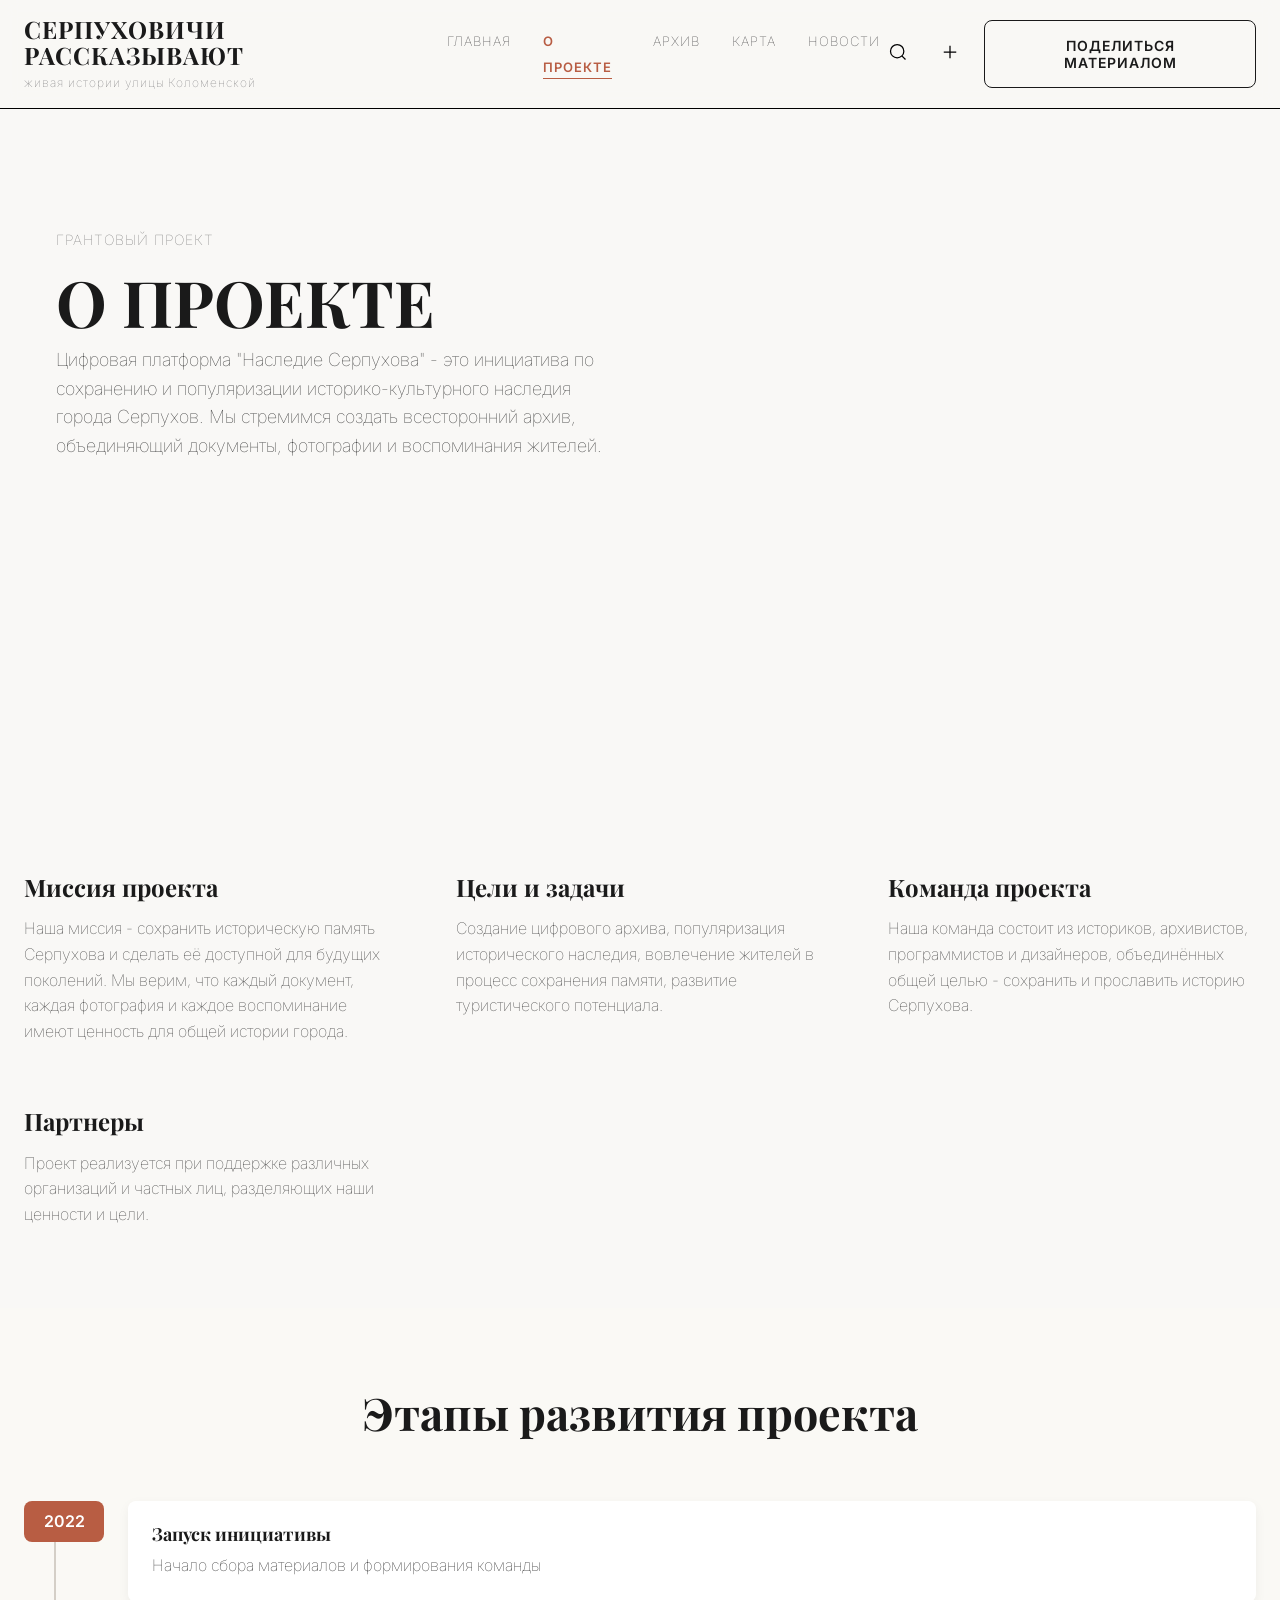
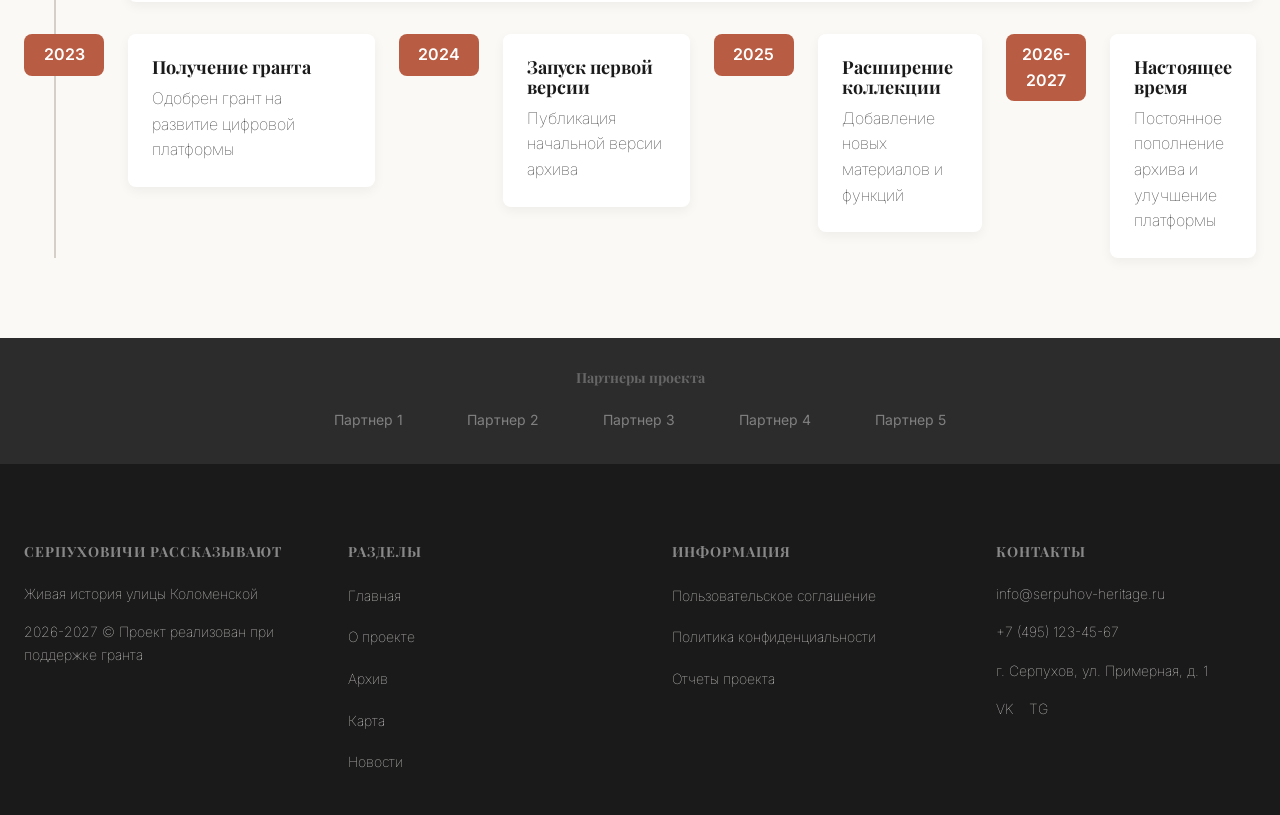
==== commit 9ca2a4b7: "up" ====
--- a/about.html
+++ b/about.html
@@ -4,44 +4,10 @@
     <meta charset="UTF-8">
     <meta name="viewport" content="width=device-width, initial-scale=1.0">
     <title>О проекте - Серпуховичи рассказывают</title>
-    <link rel="stylesheet" href="styles.css">
+    <link rel="stylesheet" href="css/styles.css">
     <link href="https://fonts.googleapis.com/css2?family=Playfair+Display:wght@400;700&family=Inter:wght@400;500;600&display=swap" rel="stylesheet">
 </head>
 <body>
-    <header class="header">
-        <div class="container">
-            <div class="header__logo">
-                <h1 class="logo__name">СЕРПУХОВИЧИ РАССКАЗЫВАЮТ</h1>
-                <span class="logo__subtitle">живая история улицы Коломенской</span>
-            </div>
-            
-            <nav class="header__nav">
-                <ul class="nav__list">
-                    <li class="nav__item"><a href="index.html" class="nav__link">Главная</a></li>
-                    <li class="nav__item"><a href="about.html" class="nav__link active">О проекте</a></li>
-                    <li class="nav__item"><a href="archive.html" class="nav__link">Архив</a></li>
-                    <li class="nav__item"><a href="map.html" class="nav__link">Карта</a></li>
-                    <li class="nav__item"><a href="news.html" class="nav__link">Новости</a></li>
-                </ul>
-            </nav>
-            
-            <div class="header__actions">
-                <button class="action__icon search-icon" aria-label="Поиск">
-                    <svg width="20" height="20" viewBox="0 0 24 24" fill="none" stroke="currentColor" stroke-width="1.5">
-                        <circle cx="11" cy="11" r="8"></circle>
-                        <line x1="21" y1="21" x2="16.65" y2="16.65"></line>
-                    </svg>
-                </button>
-                <button class="action__icon accessibility-icon" aria-label="Версия для слабовидящих">
-                    <svg width="20" height="20" viewBox="0 0 24 24" fill="none" stroke="currentColor" stroke-width="1.5">
-                        <path d="M12 4.5v15m7.5-7.5h-15"></path>
-                    </svg>
-                </button>
-                <button class="btn btn--outline">ПОДЕЛИТЬСЯ МАТЕРИАЛОМ</button>
-            </div>
-        </div>
-    </header>
-
     <main>
         <section class="hero about-hero">
             <div class="container">
@@ -143,62 +109,53 @@
         </section>
     </main>
 
-    <footer class="footer">
-        <div class="partners">
-            <div class="container">
-                <h3>Партнеры проекта</h3>
-                <div class="partners-list">
-                    <div class="partner-logo">Партнер 1</div>
-                    <div class="partner-logo">Партнер 2</div>
-                    <div class="partner-logo">Партнер 3</div>
-                    <div class="partner-logo">Партнер 4</div>
-                    <div class="partner-logo">Партнер 5</div>
-                </div>
+    <!-- Modal Search -->
+    <div id="search-modal" class="search-modal">
+        <div class="search-modal__content">
+            <button class="search-modal__close" aria-label="Закрыть поиск">&times;</button>
+            <div class="search-modal__input-wrapper">
+                <input type="text" id="global-search-input" placeholder="Поиск по архиву, новостям и карте..." autofocus>
+                <svg width="24" height="24" viewBox="0 0 24 24" fill="none" stroke="currentColor" stroke-width="2">
+                    <circle cx="11" cy="11" r="8"></circle>
+                    <line x1="21" y1="21" x2="16.65" y2="16.65"></line>
+                </svg>
+            </div>
+            <div id="search-modal-results" class="search-modal__results">
+                <!-- Results will be injected here -->
             </div>
         </div>
-        
-        <div class="footer-main">
-            <div class="container">
-                <div class="footer-grid">
-                    <div class="footer-column">
-                        <h4 class="logo__name">СЕРПУХОВИЧИ РАССКАЗЫВАЮТ</h4>
-                        <p>Живая история улицы Коломенской</p>
-                        <p class="copyright">2026-2027 © Проект реализован при поддержке гранта</p>
+    </div>
+
+    <!-- Modal Share Form -->
+    <div id="share-modal" class="search-modal share-modal">
+        <div class="search-modal__content share-modal__content" style="background: white; border-radius: 8px; padding: 24px; position: relative;">
+            <button class="search-modal__close share-modal__close" aria-label="Закрыть" style="top: 10px; right: 10px;">&times;</button>
+            <div class="participation-text" style="margin-bottom: 24px; text-align: center;">
+                <h2>Поделиться материалом</h2>
+                <p style="font-size: 14px; color: #666;">Станьте соавтором цифрового архива. Заполните форму ниже.</p>
+            </div>
+            <div class="participation-form">
+                <form class="form">
+                    <input type="text" placeholder="Ваше имя" class="form-input">
+                    <input type="email" placeholder="Email для связи" class="form-input">
+                    <textarea placeholder="Расскажите о материале" class="form-textarea" style="min-height: 80px;"></textarea>
+
+                    <div class="upload-area" style="padding: 16px;">
+                        <svg width="24" height="24" viewBox="0 0 24 24" fill="none" stroke="currentColor" stroke-width="2">
+                            <path d="M21 15v4a2 2 0 0 1-2 2H5a2 2 0 0 1-2-2v-4"></path>
+                            <polyline points="17 8 12 3 7 8"></polyline>
+                            <line x1="12" y1="3" x2="12" y2="15"></line>
+                        </svg>
+                        <p style="font-size: 12px;">Нажмите или перетащите файлы сюда</p>
                     </div>
-                    
-                    <div class="footer-column">
-                        <h4>Разделы</h4>
-                        <ul class="footer-links">
-                            <li><a href="index.html">Главная</a></li>
-                            <li><a href="about.html">О проекте</a></li>
-                            <li><a href="archive.html">Архив</a></li>
-                            <li><a href="map.html">Карта</a></li>
-                        </ul>
-                    </div>
-                    
-                    <div class="footer-column">
-                        <h4>Информация</h4>
-                        <ul class="footer-links">
-                            <li><a href="#">Пользовательское соглашение</a></li>
-                            <li><a href="#">Политика конфиденциальности</a></li>
-                            <li><a href="#">Отчеты проекта</a></li>
-                        </ul>
-                    </div>
-                    
-                    <div class="footer-column">
-                        <h4>Контакты</h4>
-                        <p>info@serpuhov-heritage.ru</p>
-                        <p>+7 (495) 123-45-67</p>
-                        <p>г. Серпухов, ул. Примерная, д. 1</p>
-                        <div class="social-links">
-                            <a href="#" aria-label="ВКонтакте">VK</a>
-                            <a href="#" aria-label="Telegram">TG</a>
-                        </div>
-                    </div>
-                </div>
+
+                    <button type="submit" class="btn btn--primary btn--full" style="margin-top: 16px;">Отправить на модерацию</button>
+                </form>
             </div>
         </div>
-    </footer>
-<script src="script.js"></script>
+    </div>
+
+    <script src="js/index.js" type="module"></script>
 </body>
+
 </html>
--- a/css/styles.css
+++ b/css/styles.css
@@ -0,0 +1,2077 @@
+/* CSS Variables */
+:root {
+  /* Colors */
+  --bg-primary: #F9F8F6;
+  --bg-secondary: #FAF9F5;
+  --bg-tertiary: #F3F1EB;
+  --bg-white: #FFFFFF;
+  --text-primary: #1A1A1A;
+  --text-secondary: #2C2C2C;
+  --text-muted: #666666;
+  --accent-terracotta: #B85D43;
+  --accent-emerald: #4CAF50;
+  --border-light: #D4CFC7;
+  --shadow-light: rgba(0, 0, 0, 0.05);
+  --shadow-medium: rgba(0, 0, 0, 0.1);
+  --shadow-heavy: rgba(0, 0, 0, 0.15);
+
+  /* Typography */
+  --font-serif: 'Playfair Display', serif;
+  --font-sans: 'Inter', sans-serif;
+
+  /* Spacing */
+  --spacing-xs: 4px;
+  --spacing-sm: 8px;
+  --spacing-md: 16px;
+  --spacing-lg: 24px;
+  --spacing-xl: 32px;
+  --spacing-xxl: 40px;
+  --spacing-xxxl: 64px;
+  --spacing-section: 80px;
+  --spacing-hero: 120px;
+
+  /* Radius */
+  --radius-sm: 4px;
+  --radius-md: 8px;
+  --radius-lg: 16px;
+  --radius-xl: 24px;
+
+  /* Transitions */
+  --transition-fast: 0.2s ease;
+  --transition-smooth: 0.4s cubic-bezier(0.4, 0, 0.2, 1);
+  --transition-hover: 0.3s ease;
+
+  /* Z-Index */
+  --z-negative: -1;
+  --z-normal: 1;
+  --z-dropdown: 50;
+  --z-header: 100;
+  --z-overlay: 900;
+  --z-modal: 1000;
+  --z-tooltip: 1100;
+}
+
+/* Accessibility Mode Styles */
+.a11y-mode {
+  --bg-primary: #FFFFFF;
+  --bg-secondary: #FFFFFF;
+  --bg-tertiary: #FFFFFF;
+  --bg-white: #FFFFFF;
+  --text-primary: #000000;
+  --text-secondary: #000000;
+  --text-muted: #000000;
+  --accent-terracotta: #000000;
+  --accent-emerald: #000000;
+  --border-light: #000000;
+
+  --font-serif: system-ui, -apple-system, "Segoe UI", Roboto, Helvetica, Arial, sans-serif;
+  --font-sans: system-ui, -apple-system, "Segoe UI", Roboto, Helvetica, Arial, sans-serif;
+
+  font-size: 120%;
+}
+
+.a11y-mode * {
+  border-color: #000000 !important;
+  box-shadow: none !important;
+}
+
+.a11y-mode a, .a11y-mode button, .a11y-mode input, .a11y-mode textarea, .a11y-mode select {
+  border: 2px solid #000000 !important;
+  color: #000000 !important;
+  background-color: #FFFF00 !important;
+}
+
+.a11y-mode .btn, .a11y-mode .btn-link {
+  font-size: 1.2rem;
+  font-weight: bold;
+}
+
+.a11y-mode img, .a11y-mode svg {
+  filter: contrast(1.5) grayscale(100%);
+}
+
+.a11y-mode .hero__image-placeholder, .a11y-mode .map-placeholder {
+  background: #EAEAEA !important;
+  border: 2px solid #000000;
+}
+
+.a11y-mode *:focus, .a11y-mode *:focus-visible {
+  outline: 4px solid #FF0000 !important;
+  outline-offset: 4px !important;
+}
+
+/* Reset and Base Styles */
+* {
+  margin: 0;
+  padding: 0;
+  box-sizing: border-box;
+}
+
+body {
+  font-family: var(--font-sans);
+  color: var(--text-primary);
+  background-color: var(--bg-primary);
+  line-height: 1.6;
+}
+
+.container {
+  max-width: 1440px;
+  margin: 0 auto;
+  padding: 0 var(--spacing-xl);
+}
+
+/* Typography */
+h1, h2, h3, h4 {
+  font-family: var(--font-serif);
+  font-weight: 700;
+  line-height: 1.1;
+}
+
+h1 {
+  font-size: clamp(40px, 5vw, 72px);
+}
+
+h2 {
+  font-size: clamp(28px, 3.5vw, 48px);
+}
+
+h3 {
+  font-size: clamp(20px, 2.5vw, 32px);
+}
+
+h4 {
+  font-size: 18px;
+}
+
+p, span, a, button, input, textarea {
+  font-family: var(--font-sans);
+  font-weight: 40;
+}
+
+/* Header */
+.header {
+  position: sticky;
+  top: 0;
+  background: rgba(249, 248, 246, 0.9);
+  backdrop-filter: blur(8px);
+  border-bottom: 1px solid rgba(0, 0, 0.08);
+  z-index: var(--z-header);
+  padding: var(--spacing-md) 0;
+  transition: transform var(--transition-smooth), background-color var(--transition-smooth);
+}
+
+.header.header--hidden {
+  transform: translateY(-100%);
+}
+
+.header.header--scrolled {
+  background: rgba(249, 248, 246, 0.98);
+  box-shadow: 0 4px 20px var(--shadow-light);
+}
+
+.header .container {
+  display: flex;
+  align-items: center;
+  justify-content: space-between;
+}
+
+.header__logo {
+  display: flex;
+  flex-direction: column;
+}
+
+.logo__name {
+  font-size: 24px;
+  font-weight: 700;
+  letter-spacing: 1px;
+}
+
+.logo__subtitle {
+  font-size: 12px;
+  color: var(--text-muted);
+  letter-spacing: 1px;
+  margin-top: var(--spacing-xs);
+}
+
+.header__nav .nav__list {
+  display: flex;
+  gap: var(--spacing-xl);
+  list-style: none;
+}
+
+.nav__link {
+  text-transform: uppercase;
+  font-size: 13px;
+  letter-spacing: 1px;
+  color: var(--text-primary);
+  text-decoration: none;
+  position: relative;
+  padding-bottom: var(--spacing-xs);
+  transition: var(--transition-hover);
+}
+
+.nav__link.active {
+  color: var(--accent-terracotta);
+  font-weight: 600;
+}
+
+.nav__link.active::after {
+  width: 100%;
+}
+
+.nav__link:hover {
+  color: var(--accent-terracotta);
+}
+
+.nav__link::after {
+  content: '';
+  position: absolute;
+  bottom: 0;
+  left: 0;
+  width: 0;
+  height: 1px;
+  background: var(--accent-terracotta);
+  transition: var(--transition-hover);
+}
+
+.nav__link:hover::after {
+  width: 100%;
+}
+
+.header__actions {
+  display: flex;
+  align-items: center;
+  gap: var(--spacing-md);
+}
+
+.action__icon {
+  background: none;
+  border: none;
+  cursor: pointer;
+  padding: var(--spacing-sm);
+  border-radius: var(--radius-sm);
+  transition: var(--transition-hover);
+}
+
+.action__icon:hover {
+  background: rgba(0, 0, 0.05);
+}
+
+.btn {
+  padding: var(--spacing-md) var(--spacing-lg);
+  border-radius: var(--radius-md);
+  font-family: var(--font-sans);
+  font-weight: 600;
+  font-size: 14px;
+  text-transform: uppercase;
+  letter-spacing: 1px;
+  cursor: pointer;
+  transition: var(--transition-hover);
+  border: 1px solid transparent;
+}
+
+.btn--primary {
+  background: var(--text-primary);
+  color: var(--bg-white);
+}
+
+.btn--primary:hover {
+  background: var(--accent-terracotta);
+  transform: translateY(-2px);
+}
+
+.btn--outline {
+  background: transparent;
+  color: var(--text-primary);
+  border: 1px solid var(--text-primary);
+}
+
+.btn--outline:hover {
+  background: var(--text-primary);
+  color: var(--bg-white);
+  transform: translateY(-2px);
+}
+
+/* Hero Section */
+.hero {
+  min-height: 85vh;
+  padding: var(--spacing-hero) var(--spacing-xl);
+  position: relative;
+}
+
+.hero__content {
+  display: grid;
+  grid-template-columns: 1fr 1fr;
+  gap: var(--spacing-xxxl);
+  align-items: center;
+}
+
+.tag {
+  font-family: var(--font-sans);
+  font-size: 14px;
+  text-transform: uppercase;
+  color: var(--text-muted);
+  letter-spacing: 1px;
+  display: block;
+  margin-bottom: var(--spacing-md);
+}
+
+.hero__title {
+  margin-bottom: var(--spacing-sm);
+}
+
+.hero__subtitle {
+  font-size: clamp(18px, 2.5vw, 24px);
+  color: var(--text-muted);
+  margin-bottom: var(--spacing-lg);
+}
+
+.hero__description {
+  font-size: 18px;
+  color: var(--text-secondary);
+  margin-bottom: var(--spacing-xl);
+  max-width: 600px;
+}
+
+.hero__buttons {
+  display: flex;
+  gap: var(--spacing-lg);
+  align-items: center;
+}
+
+.btn-link {
+  font-family: var(--font-sans);
+  font-size: 16px;
+  color: var(--text-primary);
+  text-decoration: none;
+  position: relative;
+  transition: var(--transition-hover);
+}
+
+.btn-link:hover {
+  color: var(--accent-terracotta);
+}
+
+.btn-link::after {
+  content: '→';
+  margin-left: var(--spacing-sm);
+  transition: var(--transition-hover);
+}
+
+.btn-link:hover::after {
+  transform: translateX(4px);
+}
+
+.hero__image {
+  width: 100%;
+  position: relative;
+}
+
+.hero__image img {
+  width: 100%;
+  height: auto;
+  max-height: 600px;
+  object-fit: cover;
+  border-radius: var(--radius-xl);
+  display: block;
+}
+
+.hero__image-placeholder {
+  width: 100%;
+  height: 400px;
+  background: linear-gradient(45deg, #d9c7b3, #c9b7a3);
+  border-radius: var(--radius-xl);
+  position: relative;
+  overflow: hidden;
+}
+
+.hero__image-placeholder::before {
+  content: '';
+  position: absolute;
+  top: 0;
+  left: 0;
+  right: 0;
+  bottom: 0;
+  background: url('https://images.unsplash.com/photo-1547448415-e9f5b28e570d?w=1200&q=80') center/cover;
+  opacity: 0.8;
+}
+
+.news-ticker {
+  position: absolute;
+ bottom: calc(-1 * var(--spacing-xl));
+  right: var(--spacing-xl);
+  background: var(--bg-white);
+  box-shadow: 0 10px 30px var(--shadow-light);
+  border-radius: var(--radius-lg);
+  padding: var(--spacing-lg);
+  width: 350px;
+}
+
+.ticker__header h3 {
+  font-size: 16px;
+  margin-bottom: var(--spacing-md);
+ color: var(--text-primary);
+}
+
+.ticker__items {
+  display: flex;
+  flex-direction: column;
+  gap: var(--spacing-md);
+}
+
+.ticker__item {
+  display: flex;
+  gap: var(--spacing-md);
+  align-items: center;
+}
+
+.ticker__thumb {
+  width: 60px;
+  height: 60px;
+  border-radius: var(--radius-sm);
+  background-size: cover;
+  background-position: center;
+}
+
+.ticker__content h4 {
+  font-size: 14px;
+  margin-bottom: var(--spacing-xs);
+  color: var(--text-primary);
+}
+
+.ticker__content p {
+  font-size: 12px;
+  color: var(--text-muted);
+}
+
+/* About Section */
+.about {
+  padding: var(--spacing-section) 0;
+}
+
+.quote {
+  font-family: var(--font-serif);
+  font-size: clamp(24px, 3vw, 28px);
+  font-style: italic;
+  text-align: center;
+  max-width: 800px;
+  margin: 0 auto var(--spacing-section);
+  color: var(--text-secondary);
+  line-height: 1.4;
+}
+
+.stats {
+  display: grid;
+  grid-template-columns: repeat(4, 1fr);
+  gap: var(--spacing-xl);
+}
+
+.stat__item {
+  text-align: center;
+}
+
+.stat__number {
+  font-family: var(--font-serif);
+  font-size: clamp(32px, 4vw, 48px);
+  color: var(--accent-terracotta);
+  margin-bottom: var(--spacing-sm);
+}
+
+.stat__label {
+  font-size: 15px;
+  color: var(--text-muted);
+}
+
+/* Map Teaser */
+.map-teaser {
+ padding: var(--spacing-section) 0;
+}
+
+.section-header {
+  display: flex;
+  justify-content: space-between;
+  align-items: center;
+  margin-bottom: var(--spacing-lg);
+}
+
+.section-header h2 {
+  margin: 0;
+}
+
+.map-container {
+  width: 100%;
+  border-radius: var(--radius-xl);
+  overflow: hidden;
+  position: relative;
+}
+
+.map-placeholder {
+  height: 500px;
+  background: linear-gradient(45deg, #a8c0ff, #3f2b96);
+  position: relative;
+}
+
+.map-pin {
+  position: absolute;
+  width: 20px;
+  height: 20px;
+  background: var(--accent-terracotta);
+  border-radius: 50%;
+  cursor: pointer;
+  transform: translate(-50%, -50%);
+  box-shadow: 0 0 rgba(184, 93, 67, 0.7);
+}
+
+.map-pin.pulse-animation {
+  animation: pulse 2s infinite;
+}
+
+@keyframes pulse {
+  0% {
+    box-shadow: 0 0 0 0 rgba(184, 93, 67, 0.7);
+  }
+  70% {
+    box-shadow: 0 0 0 15px rgba(184, 93, 67, 0);
+  }
+  100% {
+    box-shadow: 0 0 rgba(184, 93, 67, 0);
+  }
+}
+
+.pin-1 {
+  top: 30%;
+  left: 40%;
+}
+
+.pin-2 {
+  top: 50%;
+  left: 60%;
+}
+
+.pin-3 {
+  top: 40%;
+  left: 70%;
+}
+
+.map-popup {
+  position: absolute;
+  background: var(--bg-white);
+  border-radius: var(--radius-md);
+  box-shadow: 0 20px 40px var(--shadow-medium);
+  width: 300px;
+  z-index: 1000;
+  top: 25%;
+  left: 35%;
+}
+
+.popup-image {
+  width: 100%;
+  height: 169px;
+  background-size: cover;
+  background-position: center;
+  border-radius: var(--radius-md) var(--radius-md) 0 0;
+}
+
+.popup-close {
+  position: absolute;
+  top: var(--spacing-sm);
+  right: var(--spacing-sm);
+  background: none;
+  border: none;
+  font-size: 20px;
+  cursor: pointer;
+  color: var(--text-muted);
+}
+
+.popup-content {
+  padding: var(--spacing-lg);
+}
+
+.popup-tag {
+  font-size: 12px;
+  color: var(--text-muted);
+  text-transform: uppercase;
+  letter-spacing: 1px;
+  display: block;
+  margin-bottom: var(--spacing-sm);
+}
+
+.popup-content h3 {
+  font-size: 18px;
+  margin-bottom: var(--spacing-sm);
+}
+
+.popup-content p {
+  font-size: 14px;
+  color: var(--text-muted);
+  margin-bottom: var(--spacing-md);
+}
+
+.btn--small {
+  padding: var(--spacing-sm) var(--spacing-md);
+  font-size: 12px;
+}
+
+/* Archive */
+.archive, .archive-grid-section, .news-grid-section {
+  padding: var(--spacing-section) 0;
+}
+
+.archive h2 {
+  text-align: center;
+  margin-bottom: var(--spacing-xl);
+}
+
+.filter-bar {
+  display: flex;
+  gap: var(--spacing-md);
+  justify-content: center;
+  margin-bottom: var(--spacing-xl);
+  flex-wrap: wrap;
+}
+
+.filter-btn {
+  padding: var(--spacing-sm) var(--spacing-lg);
+  border-radius: 100px;
+  border: 1px solid var(--border-light);
+  background: var(--bg-white);
+  font-family: var(--font-sans);
+  font-size: 14px;
+  cursor: pointer;
+  transition: var(--transition-hover);
+}
+
+.filter-btn.active,
+.filter-btn:hover {
+  background: var(--text-primary);
+  color: var(--bg-white);
+}
+
+.archive-grid {
+  display: grid;
+  grid-template-columns: repeat(auto-fill, minmax(320px, 1fr));
+  gap: var(--spacing-xl);
+  margin-top: var(--spacing-xl);
+  min-height: 400px;
+}
+
+.archive-card {
+  display: flex;
+  flex-direction: column;
+  text-decoration: none;
+  color: inherit;
+  background: var(--bg-white);
+  border-radius: var(--radius-md);
+  overflow: hidden;
+  transition: var(--transition-hover);
+  box-shadow: 0 4px 12px var(--shadow-light);
+}
+
+.archive-card:hover {
+  transform: translateY(-4px);
+  box-shadow: 0 8px 24px var(--shadow-medium);
+}
+
+.card-image {
+  position: relative;
+  aspect-ratio: 4/3;
+  overflow: hidden;
+}
+
+.card-image img {
+  width: 100%;
+  height: 100%;
+  object-fit: cover;
+  transition: var(--transition-smooth);
+}
+
+.archive-card:hover .card-image img {
+  transform: scale(1.05);
+}
+
+.card-tag {
+  position: absolute;
+  top: var(--spacing-sm);
+  left: var(--spacing-sm);
+  background: rgba(0, 0, 0, 0.7);
+  color: var(--bg-white);
+  padding: 4px 8px;
+  border-radius: var(--radius-sm);
+  font-size: 12px;
+  backdrop-filter: blur(4px);
+}
+
+.card-text {
+  padding: var(--spacing-lg);
+}
+
+.card-year {
+  font-size: 14px;
+  color: var(--text-muted);
+  margin-bottom: var(--spacing-sm);
+}
+
+.card-title {
+  font-size: 20px;
+  line-height: 1.3;
+  color: var(--text-primary);
+}
+
+/* Participation */
+.participation {
+  background: #F0EFEA;
+  padding: var(--spacing-section) 0;
+}
+
+.participation-content {
+  display: grid;
+  grid-template-columns: 1fr 1fr;
+  gap: var(--spacing-xxxl);
+  align-items: start;
+}
+
+.participation h2 {
+  margin-bottom: var(--spacing-lg);
+}
+
+.participation p {
+  font-size: 16px;
+  color: var(--text-secondary);
+  line-height: 1.6;
+}
+
+.form {
+  display: flex;
+  flex-direction: column;
+  gap: var(--spacing-lg);
+}
+
+.form-input,
+.form-textarea {
+  padding: var(--spacing-md) 0;
+  border: none;
+  border-bottom: 1px solid #CCC;
+  background: transparent;
+  font-family: var(--font-sans);
+  font-size: 16px;
+  outline: none;
+  transition: var(--transition-hover);
+}
+
+.form-input:focus,
+.form-textarea:focus {
+  border-bottom-color: var(--accent-terracotta);
+}
+
+.form-textarea {
+  min-height: 100px;
+  resize: vertical;
+}
+
+.upload-area {
+  border: 2px dashed #CCC;
+  border-radius: var(--radius-md);
+  padding: var(--spacing-xxxl);
+  text-align: center;
+  cursor: pointer;
+  transition: var(--transition-hover);
+  display: flex;
+  flex-direction: column;
+  align-items: center;
+  gap: var(--spacing-md);
+}
+
+.upload-area:hover {
+  background: rgba(0, 0, 0, 0.02);
+  border-color: var(--accent-terracotta);
+}
+
+.upload-area svg {
+  color: var(--text-muted);
+}
+
+.upload-area p {
+  color: var(--text-muted);
+  font-size: 14px;
+}
+
+.btn--full {
+  width: 100%;
+}
+
+/* Footer */
+.footer {
+  background: var(--text-primary);
+  color: var(--bg-secondary);
+}
+
+.partners {
+  background: #2C2C2C;
+  padding: var(--spacing-xl) 0;
+}
+
+.partners h3 {
+  text-align: center;
+  font-size: 14px;
+  color: var(--text-muted);
+  margin-bottom: var(--spacing-lg);
+}
+
+.partners-list {
+  display: flex;
+  justify-content: center;
+  gap: var(--spacing-xxxl);
+  flex-wrap: wrap;
+}
+
+.partner-logo {
+  color: rgba(255, 255, 255, 0.4);
+  filter: grayscale(100%);
+  transition: all var(--transition-hover);
+  font-size: 14px;
+}
+
+.partner-logo:hover {
+  color: white;
+  filter: grayscale(0%);
+}
+
+.footer-main {
+  padding: var(--spacing-section) 0 var(--spacing-lg);
+}
+
+.footer-grid {
+  display: grid;
+  grid-template-columns: repeat(4, 1fr);
+  gap: var(--spacing-xxxl);
+}
+
+.footer-column h4 {
+  color: #888;
+  font-size: 14px;
+  margin-bottom: var(--spacing-lg);
+  text-transform: uppercase;
+  letter-spacing: 1px;
+}
+
+.footer-column p {
+  color: var(--bg-secondary);
+  margin-bottom: var(--spacing-md);
+  font-size: 14px;
+}
+
+.copyright {
+  font-size: 12px;
+  color: #666;
+}
+
+.footer-links {
+  list-style: none;
+}
+
+.footer-links li {
+  margin-bottom: var(--spacing-md);
+}
+
+.footer-links a {
+  color: var(--bg-secondary);
+  text-decoration: none;
+  font-size: 14px;
+  transition: var(--transition-hover);
+}
+
+.footer-links a:hover {
+  color: white;
+}
+
+.social-links {
+  display: flex;
+  gap: var(--spacing-md);
+  margin-top: var(--spacing-md);
+}
+
+.social-links a {
+  color: var(--bg-secondary);
+  text-decoration: none;
+  font-size: 14px;
+  transition: var(--transition-hover);
+}
+
+.social-links a:hover {
+  color: white;
+}
+
+/* Focus styles for accessibility */
+*:focus-visible {
+  outline: 2px solid var(--accent-terracotta);
+  outline-offset: 2px;
+}
+
+/* Skeletons */
+.skeleton {
+  background: var(--bg-white);
+  border-radius: var(--radius-md);
+  overflow: hidden;
+  box-shadow: 0 4px 12px var(--shadow-light);
+  height: 100%;
+}
+
+.skeleton-image {
+  width: 100%;
+  aspect-ratio: 4/3;
+  background: linear-gradient(90deg, #f0f0f0 25%, #e0e0e0 50%, #f0f0f0 75%);
+  background-size: 200% 100%;
+  animation: skeleton-loading 1.5s infinite;
+}
+
+.news-card.skeleton .skeleton-image {
+  aspect-ratio: 16/9;
+}
+
+.skeleton-content {
+  padding: var(--spacing-lg);
+  display: flex;
+  flex-direction: column;
+  gap: var(--spacing-sm);
+}
+
+.skeleton-line {
+  height: 16px;
+  background: linear-gradient(90deg, #f0f0f0 25%, #e0e0e0 50%, #f0f0f0 75%);
+  background-size: 200% 100%;
+  border-radius: var(--radius-sm);
+  animation: skeleton-loading 1.5s infinite;
+}
+
+@keyframes skeleton-loading {
+  0% { background-position: 200% 0; }
+  100% { background-position: -200% 0; }
+}
+
+/* Search and Share Modals */
+.search-modal {
+  position: fixed;
+  top: 0;
+  left: 0;
+  width: 100%;
+  height: 100%;
+  background: rgba(255, 255, 255, 0.98);
+  z-index: var(--z-modal);
+  display: flex;
+  flex-direction: column;
+  align-items: center;
+  padding-top: 10vh;
+  opacity: 0;
+  visibility: hidden;
+  transition: all var(--transition-smooth);
+}
+
+.search-modal.active {
+  opacity: 1;
+  visibility: visible;
+}
+
+.search-modal__close {
+  position: absolute;
+  top: var(--spacing-xl);
+  right: var(--spacing-xl);
+  background: none;
+  border: none;
+  font-size: 40px;
+  cursor: pointer;
+  color: var(--text-primary);
+  transition: var(--transition-hover);
+  z-index: 2;
+}
+
+.search-modal__close:hover {
+  color: var(--accent-terracotta);
+  transform: rotate(90deg);
+}
+
+.search-modal__content {
+  width: 100%;
+  max-width: 800px;
+  padding: 0 var(--spacing-xl);
+}
+
+.search-modal__input-wrapper {
+  position: relative;
+  width: 100%;
+  margin-bottom: var(--spacing-xxxl);
+}
+
+.search-modal__input-wrapper input {
+  width: 100%;
+  font-family: var(--font-serif);
+  font-size: clamp(24px, 4vw, 40px);
+  padding: var(--spacing-md) 0;
+  padding-right: 50px;
+  border: none;
+  border-bottom: 2px solid var(--text-primary);
+  background: transparent;
+  outline: none;
+  color: var(--text-primary);
+}
+
+.search-modal__input-wrapper svg {
+  position: absolute;
+  right: 10px;
+  top: 50%;
+  transform: translateY(-50%);
+  color: var(--text-primary);
+}
+
+.search-modal__results {
+  max-height: 60vh;
+  overflow-y: auto;
+  padding-right: var(--spacing-sm);
+}
+
+.search-category {
+  margin-bottom: var(--spacing-xl);
+}
+
+.search-category h4 {
+  font-family: var(--font-sans);
+  text-transform: uppercase;
+  color: var(--text-muted);
+  font-size: 14px;
+  letter-spacing: 1px;
+  margin-bottom: var(--spacing-md);
+  border-bottom: 1px solid var(--border-light);
+  padding-bottom: var(--spacing-xs);
+}
+
+.search-category ul {
+  list-style: none;
+  padding: 0;
+  margin: 0;
+}
+
+.search-category li {
+  margin-bottom: var(--spacing-sm);
+  display: flex;
+  align-items: center;
+  justify-content: space-between;
+}
+
+.search-category a {
+  font-size: 18px;
+  color: var(--text-primary);
+  text-decoration: none;
+  transition: var(--transition-hover);
+}
+
+.search-category a:hover {
+  color: var(--accent-terracotta);
+}
+
+.tag-small {
+  font-size: 11px;
+  background: var(--bg-tertiary);
+  padding: 2px 6px;
+  border-radius: var(--radius-sm);
+  color: var(--text-muted);
+}
+
+.no-results {
+  text-align: center;
+  color: var(--text-muted);
+  font-size: 18px;
+  margin-top: var(--spacing-xxxl);
+}
+
+.share-modal {
+  background: rgba(0, 0, 0, 0.8);
+  justify-content: center;
+  padding-top: 0;
+}
+
+.share-modal__content {
+  box-shadow: 0 20px 40px var(--shadow-heavy);
+  max-width: 600px;
+}
+
+/* Modal Styles */
+.image-modal {
+  position: fixed;
+  top: 0;
+  left: 0;
+  width: 100%;
+  height: 100%;
+  z-index: var(--z-modal);
+  display: flex;
+  align-items: center;
+  justify-content: center;
+  opacity: 0;
+  visibility: hidden;
+  transition: all var(--transition-smooth);
+}
+
+.image-modal.active {
+  opacity: 1;
+  visibility: visible;
+}
+
+.modal-overlay {
+  position: absolute;
+  top: 0;
+  left: 0;
+  width: 100%;
+  height: 100%;
+  background: rgba(0, 0, 0, 0.8);
+  backdrop-filter: blur(5px);
+}
+
+.modal-content {
+  position: relative;
+  z-index: calc(var(--z-modal) + 1);
+  max-width: 90%;
+  max-height: 90%;
+  display: flex;
+  flex-direction: column;
+  align-items: center;
+}
+
+.modal-content img {
+  max-width: 100%;
+  max-height: 90vh;
+  object-fit: contain;
+  border-radius: var(--radius-md);
+  box-shadow: 0 10px 30px rgba(0,0,0,0.5);
+  transform: scale(0.95);
+  transition: transform var(--transition-smooth);
+}
+
+.image-modal.active .modal-content img {
+  transform: scale(1);
+}
+
+.modal-close {
+  position: absolute;
+  top: -40px;
+  right: -40px;
+  background: none;
+  border: none;
+  color: white;
+  font-size: 40px;
+  cursor: pointer;
+  line-height: 1;
+  transition: var(--transition-hover);
+}
+
+.modal-close:hover {
+  color: var(--accent-terracotta);
+  transform: rotate(90deg);
+}
+
+@media (max-width: 768px) {
+    .modal-close {
+        top: -35px;
+        right: 0px;
+    }
+}
+
+/* Animations */
+@keyframes fadeIn {
+  from {
+    opacity: 0;
+    transform: translateY(20px);
+  }
+  to {
+    opacity: 1;
+    transform: translateY(0);
+  }
+}
+
+.hero__content, .archive-card, .news-card {
+  animation: fadeIn 0.8s cubic-bezier(0.4, 0, 0.2, 1) forwards;
+}
+
+/* Mobile Menu Button */
+.mobile-menu-btn {
+  display: none;
+  background: none;
+  border: none;
+  color: var(--text-primary);
+  cursor: pointer;
+  padding: var(--spacing-sm);
+  z-index: 101;
+}
+
+/* Better responsive navbar */
+@media (max-width: 768px) {
+  .mobile-menu-btn {
+    display: block;
+  }
+
+  .header__nav {
+    position: fixed;
+    top: 70px;
+    left: 0;
+    width: 100%;
+    background: var(--bg-white);
+    padding: var(--spacing-lg);
+    box-shadow: 0 10px 20px var(--shadow-medium);
+    transform: translateY(-150%);
+    opacity: 0;
+    transition: all var(--transition-smooth);
+    z-index: 99;
+  }
+
+  .header__nav.active {
+    transform: translateY(0);
+    opacity: 1;
+  }
+
+  .header__nav .nav__list {
+    flex-direction: column;
+    align-items: center;
+    gap: var(--spacing-md);
+  }
+}
+
+/* Additional styles for other pages */
+.about-grid {
+  display: grid;
+  grid-template-columns: repeat(auto-fit, minmax(300px, 1fr));
+  gap: var(--spacing-xxxl);
+  margin-bottom: var(--spacing-section);
+}
+
+.about-item h3 {
+  font-size: 24px;
+  margin-bottom: var(--spacing-md);
+  color: var(--text-primary);
+}
+
+.about-item p {
+  color: var(--text-secondary);
+  line-height: 1.6;
+}
+
+.timeline {
+  padding: var(--spacing-section) 0;
+  background: var(--bg-secondary);
+}
+
+.timeline h2 {
+  text-align: center;
+  margin-bottom: var(--spacing-xxxl);
+}
+
+.timeline-content {
+  display: flex;
+  flex-direction: column;
+  gap: var(--spacing-xl);
+  position: relative;
+}
+
+.timeline-content::before {
+  content: '';
+  position: absolute;
+  left: 30px;
+ top: 0;
+  bottom: 0;
+  width: 2px;
+  background: var(--border-light);
+}
+
+.timeline-item {
+  display: flex;
+  gap: var(--spacing-lg);
+  position: relative;
+  align-items: flex-start;
+}
+
+.timeline-date {
+  min-width: 80px;
+  padding: var(--spacing-sm) var(--spacing-md);
+  background: var(--accent-terracotta);
+  color: white;
+  border-radius: var(--radius-md);
+  font-weight: 600;
+  text-align: center;
+}
+
+.timeline-event {
+  padding: var(--spacing-lg);
+  background: var(--bg-white);
+  border-radius: var(--radius-md);
+  box-shadow: 0 4px 12px var(--shadow-light);
+  flex-grow: 1;
+}
+
+.timeline-event h4 {
+  margin-bottom: var(--spacing-sm);
+  color: var(--text-primary);
+}
+
+.controls-bar {
+  display: flex;
+  justify-content: space-between;
+  align-items: center;
+  gap: var(--spacing-lg);
+  margin-bottom: var(--spacing-xl);
+  flex-wrap: wrap;
+}
+
+.filter-categories {
+  display: flex;
+  gap: var(--spacing-md);
+  flex-wrap: wrap;
+}
+
+.category-btn {
+  padding: var(--spacing-sm) var(--spacing-lg);
+  border-radius: 100px;
+  border: 1px solid var(--border-light);
+  background: var(--bg-white);
+  font-family: var(--font-sans);
+  font-size: 14px;
+  cursor: pointer;
+  transition: var(--transition-hover);
+}
+
+.category-btn.active,
+.category-btn:hover {
+  background: var(--text-primary);
+  color: var(--bg-white);
+}
+
+.map-search {
+  display: flex;
+  gap: var(--spacing-xs);
+  align-items: center;
+}
+
+.search-input {
+  padding: var(--spacing-sm) var(--spacing-md);
+  border: 1px solid var(--border-light);
+  border-radius: var(--radius-md);
+  font-family: var(--font-sans);
+  outline: none;
+  transition: var(--transition-hover);
+}
+
+.search-input:focus {
+  border-color: var(--accent-terracotta);
+}
+
+.search-btn {
+  padding: var(--spacing-sm) var(--spacing-md);
+  border: 1px solid var(--border-light);
+  border-radius: var(--radius-md);
+  background: var(--bg-white);
+  cursor: pointer;
+  transition: var(--transition-hover);
+}
+
+.search-btn:hover {
+  border-color: var(--accent-terracotta);
+}
+
+.map-controls-overlay {
+  position: absolute;
+  right: var(--spacing-lg);
+  top: var(--spacing-lg);
+  display: flex;
+  flex-direction: column;
+  gap: var(--spacing-xs);
+  z-index: var(--z-header);
+}
+
+.map-zoom-btn {
+  width: 40px;
+  height: 40px;
+  border: 1px solid var(--border-light);
+  background: var(--bg-white);
+  border-radius: var(--radius-sm);
+  font-size: 18px;
+  font-weight: bold;
+  cursor: pointer;
+  transition: var(--transition-hover);
+}
+
+.map-zoom-btn:hover {
+  border-color: var(--accent-terracotta);
+  background: var(--accent-terracotta);
+  color: white;
+}
+
+.legends-grid {
+  display: flex;
+  justify-content: center;
+  gap: var(--spacing-xl);
+  flex-wrap: wrap;
+  margin-top: var(--spacing-xl);
+}
+
+.legend-item {
+  display: flex;
+  align-items: center;
+  gap: var(--spacing-sm);
+  font-size: 14px;
+  color: var(--text-secondary);
+}
+
+.legend-color {
+  width: 20px;
+  height: 20px;
+  border-radius: 50%;
+}
+
+.arch-color { background: #FF6B6B; }
+.monum-color { background: #4ECDC4; }
+.museum-color { background: #45B7D1; }
+.church-color { background: #96CEB4; }
+.nature-color { background: #FFEAA7; }
+
+.sort-controls {
+  display: flex;
+  justify-content: flex-end;
+  margin-bottom: var(--spacing-xl);
+}
+
+.sort-select {
+  padding: var(--spacing-sm) var(--spacing-md);
+  border: 1px solid var(--border-light);
+  border-radius: var(--radius-md);
+  font-family: var(--font-sans);
+  outline: none;
+  background: var(--bg-white);
+  cursor: pointer;
+  transition: var(--transition-hover);
+}
+
+.sort-select:focus {
+  border-color: var(--accent-terracotta);
+}
+
+.pagination {
+  display: flex;
+  justify-content: center;
+  align-items: center;
+  gap: var(--spacing-md);
+  margin-top: var(--spacing-xxxl);
+  flex-wrap: wrap;
+}
+
+.pagination-btn {
+  padding: var(--spacing-sm) var(--spacing-lg);
+  border: 1px solid var(--border-light);
+  background: var(--bg-white);
+  border-radius: var(--radius-md);
+  font-family: var(--font-sans);
+ cursor: pointer;
+  transition: var(--transition-hover);
+}
+
+.pagination-btn:hover {
+  border-color: var(--accent-terracotta);
+  color: var(--accent-terracotta);
+}
+
+.pagination-numbers {
+  display: flex;
+  align-items: center;
+  gap: var(--spacing-xs);
+}
+
+.pagination-number {
+  width: 40px;
+  height: 40px;
+  border: 1px solid var(--border-light);
+  background: var(--bg-white);
+  border-radius: var(--radius-md);
+  font-family: var(--font-sans);
+  font-weight: 600;
+  cursor: pointer;
+  transition: var(--transition-hover);
+}
+
+.pagination-number.active,
+.pagination-number:hover {
+  border-color: var(--accent-terracotta);
+  background: var(--accent-terracotta);
+  color: white;
+}
+
+.pagination-dots {
+  padding: 0 var(--spacing-sm);
+  color: var(--text-muted);
+}
+
+.news-grid {
+  display: grid;
+  grid-template-columns: repeat(auto-fit, minmax(400px, 1fr));
+  gap: var(--spacing-xxxl);
+  margin-bottom: var(--spacing-xxxl);
+  min-height: 400px;
+}
+
+.news-card {
+  background: var(--bg-white);
+  border-radius: var(--radius-lg);
+  overflow: hidden;
+  box-shadow: 0 4px 12px var(--shadow-light);
+  transition: var(--transition-hover);
+}
+
+.news-card:hover {
+  transform: translateY(-4px);
+  box-shadow: 0 8px 24px var(--shadow-medium);
+}
+
+.news-card .card-image {
+  aspect-ratio: 16/9;
+  overflow: hidden;
+}
+
+.news-card .card-image img {
+  width: 100%;
+  height: 100%;
+  object-fit: cover;
+  transition: var(--transition-smooth);
+}
+
+.news-card:hover .card-image img {
+  transform: scale(1.05);
+}
+
+.card-content {
+  padding: var(--spacing-lg);
+}
+
+.news-tag {
+  display: inline-block;
+  padding: var(--spacing-xs) var(--spacing-sm);
+  background: var(--border-light);
+  color: var(--text-primary);
+  border-radius: var(--radius-sm);
+  font-size: 12px;
+  font-weight: 600;
+  margin-bottom: var(--spacing-sm);
+}
+
+.news-date {
+  display: block;
+  font-size: 14px;
+  color: var(--text-muted);
+  margin-bottom: var(--spacing-sm);
+}
+
+.news-title {
+  font-size: 20px;
+  margin-bottom: var(--spacing-md);
+  color: var(--text-primary);
+  line-height: 1.3;
+}
+
+.news-excerpt {
+  color: var(--text-secondary);
+  line-height: 1.6;
+  margin-bottom: var(--spacing-md);
+}
+
+.read-more {
+  font-family: var(--font-sans);
+  font-size: 16px;
+  color: var(--accent-terracotta);
+  text-decoration: none;
+  font-weight: 600;
+  transition: var(--transition-hover);
+}
+
+.read-more:hover {
+  color: var(--text-primary);
+}
+
+/* Responsive Design */
+@media (max-width: 1440px) {
+  .container {
+    padding: 0 var(--spacing-lg);
+  }
+
+  .hero__content {
+    gap: var(--spacing-xl);
+  }
+
+  .stats {
+    grid-template-columns: repeat(2, 1fr);
+    gap: var(--spacing-xxxl);
+ }
+
+  .stat__item {
+    text-align: center;
+  }
+  
+  .news-grid {
+    grid-template-columns: repeat(auto-fit, minmax(350px, 1fr));
+  }
+}
+
+@media (max-width: 1200px) {
+  .controls-bar {
+    flex-direction: column;
+    align-items: stretch;
+  }
+  
+  .filter-categories {
+    justify-content: center;
+  }
+}
+
+@media (max-width: 1024px) {
+  .header .container {
+    gap: var(--spacing-md);
+  }
+
+ .header__nav .nav__list {
+    gap: var(--spacing-lg);
+  }
+
+  .hero__content {
+    grid-template-columns: 1fr;
+    gap: var(--spacing-xl);
+  }
+
+  .hero__image-placeholder {
+    height: 300px;
+  }
+
+  .news-ticker {
+    position: static;
+    width: 100%;
+    margin-top: var(--spacing-xl);
+  }
+
+  .section-header {
+    flex-direction: column;
+    align-items: flex-start;
+    gap: var(--spacing-md);
+  }
+
+ .map-placeholder {
+    height: 400px;
+  }
+
+  .map-popup {
+    width: 250px;
+    top: 20%;
+    left: 30%;
+  }
+
+  .participation-content {
+    grid-template-columns: 1fr;
+    gap: var(--spacing-xl);
+  }
+
+  .footer-grid {
+    grid-template-columns: repeat(2, 1fr);
+  }
+  
+  .timeline-content::before {
+    left: 20px;
+  }
+  
+  .timeline-item {
+    gap: var(--spacing-md);
+  }
+  
+  .timeline-date {
+    min-width: 70px;
+  }
+  
+  .news-grid {
+    grid-template-columns: 1fr;
+  }
+}
+
+@media (max-width: 768px) {
+  :root {
+    --spacing-section: 60px;
+    --spacing-hero: 60px;
+  }
+
+  .container {
+    padding: 0 var(--spacing-md);
+  }
+
+  h1 {
+    font-size: clamp(32px, 6vw, 48px);
+  }
+
+  h2 {
+    font-size: clamp(24px, 5vw, 32px);
+  }
+
+  .header .container {
+    flex-wrap: wrap;
+  }
+
+  .header__nav {
+    order: 3;
+    width: 100%;
+    margin-top: var(--spacing-md);
+  }
+
+  .header__nav .nav__list {
+    justify-content: center;
+    flex-wrap: wrap;
+  }
+
+  .hero__description {
+    font-size: 16px;
+  }
+
+  .hero__buttons {
+    flex-direction: column;
+    gap: var(--spacing-md);
+  }
+
+  .hero__image img {
+    max-height: 400px;
+  }
+
+ .stats {
+    grid-template-columns: 1fr;
+    gap: var(--spacing-xl);
+  }
+
+  .map-placeholder {
+    height: 300px;
+  }
+
+  .map-popup {
+    width: 220px;
+    top: 15%;
+    left: 25%;
+  }
+
+  .filter-bar {
+    justify-content: flex-start;
+  }
+
+  .archive-grid {
+    grid-template-columns: 1fr;
+  }
+
+  .footer-grid {
+    grid-template-columns: 1fr;
+    gap: var(--spacing-xxxl);
+ }
+
+  .partners-list {
+    gap: var(--spacing-lg);
+  }
+  
+  .about-grid {
+    grid-template-columns: 1fr;
+  }
+  
+  .timeline-content {
+    gap: var(--spacing-lg);
+  }
+  
+  .timeline-content::before {
+    left: 15px;
+  }
+  
+  .timeline-item {
+    gap: var(--spacing-md);
+  }
+  
+  .timeline-date {
+    min-width: 60px;
+    padding: var(--spacing-xs) var(--spacing-sm);
+    font-size: 14px;
+  }
+  
+  .legends-grid {
+    gap: var(--spacing-lg);
+  }
+  
+  .pagination {
+    gap: var(--spacing-xs);
+  }
+  
+  .pagination-btn {
+    padding: var(--spacing-xs) var(--spacing-sm);
+    font-size: 14px;
+  }
+  
+  .pagination-number {
+    width: 30px;
+    height: 30px;
+    font-size: 14px;
+  }
+}
+
+@media (max-width: 480px) {
+  .header__actions {
+    display: none;
+  }
+
+  .hero__content {
+    padding: 0 var(--spacing-md);
+  }
+
+  .map-popup {
+    width: 200px;
+    top: 10%;
+    left: 20%;
+  }
+
+  .archive-card {
+    max-width: 100%;
+  }
+  
+  .controls-bar {
+    gap: var(--spacing-md);
+  }
+  
+  .filter-categories {
+    gap: var(--spacing-sm);
+  }
+  
+  .category-btn {
+    padding: var(--spacing-xs) var(--spacing-sm);
+    font-size: 12px;
+  }
+  
+  .timeline-date {
+    min-width: 50px;
+  }
+}
+
+@media (max-width: 480px) {
+  .hero__image img {
+    max-height: 250px;
+  }
+}
+
+/* Archive Modal Styles */
+.archive-modal {
+  position: fixed;
+  top: 0;
+  left: 0;
+  width: 100%;
+  height: 100%;
+  z-index: 10000;
+  display: none;
+  align-items: center;
+  justify-content: center;
+}
+
+.archive-modal.active {
+  display: flex;
+}
+
+.archive-modal__overlay {
+  position: absolute;
+  top: 0;
+  left: 0;
+  width: 100%;
+  height: 100%;
+  background: rgba(0, 0, 0, 0.85);
+  backdrop-filter: blur(4px);
+}
+
+.archive-modal__content {
+  position: relative;
+  background: var(--bg-secondary);
+  border-radius: 12px;
+  max-width: 1200px;
+  width: 90%;
+  max-height: 90vh;
+  overflow: hidden;
+  box-shadow: 0 20px 60px rgba(0, 0, 0, 0.4);
+}
+
+.archive-modal__close {
+  position: absolute;
+  top: 16px;
+  right: 16px;
+  width: 44px;
+  height: 44px;
+  border-radius: 50%;
+  background: rgba(0, 0, 0, 0.5);
+  color: white;
+  border: none;
+  cursor: pointer;
+  z-index: 10;
+  display: flex;
+  align-items: center;
+  justify-content: center;
+  transition: var(--transition-hover);
+}
+
+.archive-modal__close:hover {
+  background: var(--accent-terracotta);
+  transform: rotate(90deg);
+}
+
+.archive-modal__nav {
+  position: absolute;
+  top: 50%;
+  transform: translateY(-50%);
+  width: 56px;
+  height: 56px;
+  border-radius: 50%;
+  background: rgba(255, 255, 255, 0.1);
+  color: white;
+  border: 2px solid rgba(255, 255, 255, 0.3);
+  cursor: pointer;
+  z-index: 10;
+  display: flex;
+  align-items: center;
+  justify-content: center;
+  transition: var(--transition-hover);
+}
+
+.archive-modal__nav:hover {
+  background: var(--accent-terracotta);
+  border-color: var(--accent-terracotta);
+}
+
+.archive-modal__nav--prev {
+  left: 16px;
+}
+
+.archive-modal__nav--next {
+  right: 16px;
+}
+
+.archive-modal__body {
+  display: grid;
+  grid-template-columns: 1fr 400px;
+  max-height: 90vh;
+  overflow: hidden;
+}
+
+.archive-modal__image-container {
+  background: #000;
+  display: flex;
+  align-items: center;
+  justify-content: center;
+  padding: var(--spacing-lg);
+}
+
+.archive-modal__image {
+  max-width: 100%;
+  max-height: 70vh;
+  object-fit: contain;
+}
+
+.archive-modal__info {
+  padding: var(--spacing-xl);
+  display: flex;
+  flex-direction: column;
+  gap: var(--spacing-md);
+  overflow-y: auto;
+}
+
+.archive-modal__tag {
+  display: inline-block;
+  background: var(--accent-terracotta);
+  color: white;
+  padding: 6px 12px;
+  border-radius: 20px;
+  font-size: 12px;
+  text-transform: uppercase;
+  letter-spacing: 1px;
+  width: fit-content;
+}
+
+.archive-modal__title {
+  font-family: var(--font-serif);
+  font-size: 28px;
+  color: var(--text-primary);
+  margin: 0;
+  line-height: 1.3;
+}
+
+.archive-modal__year {
+  font-size: 16px;
+  color: var(--text-secondary);
+  font-weight: 500;
+}
+
+.archive-modal__description {
+  font-size: 15px;
+  line-height: 1.7;
+  color: var(--text-secondary);
+  flex-grow: 1;
+}
+
+.archive-modal__actions {
+  display: flex;
+  gap: var(--spacing-sm);
+  margin-top: auto;
+}
+
+.archive-modal__btn {
+  flex: 1;
+  padding: var(--spacing-sm) var(--spacing-md);
+  font-size: 14px;
+  text-transform: uppercase;
+  letter-spacing: 1px;
+  cursor: pointer;
+  transition: var(--transition-hover);
+}
+
+.archive-modal__counter {
+  position: absolute;
+  bottom: 16px;
+  left: 50%;
+  transform: translateX(-50%);
+  color: rgba(255, 255, 255, 0.7);
+  font-size: 14px;
+  background: rgba(0, 0, 0, 0.6);
+  padding: 8px 16px;
+  border-radius: 20px;
+}
+
+@media (max-width: 1024px) {
+  .archive-modal__body {
+    grid-template-columns: 1fr;
+  }
+  
+  .archive-modal__info {
+    max-height: 300px;
+  }
+  
+  .archive-modal__nav {
+    width: 44px;
+    height: 44px;
+  }
+  
+  .archive-modal__nav--prev {
+    left: 8px;
+  }
+  
+  .archive-modal__nav--next {
+    right: 8px;
+  }
+}
+
+@media (max-width: 768px) {
+  .archive-modal__content {
+    width: 95%;
+    max-height: 95vh;
+  }
+  
+  .archive-modal__title {
+    font-size: 22px;
+  }
+  
+  .archive-modal__actions {
+    flex-direction: column;
+  }
+  
+  .archive-modal__nav {
+    display: none;
+  }
+}
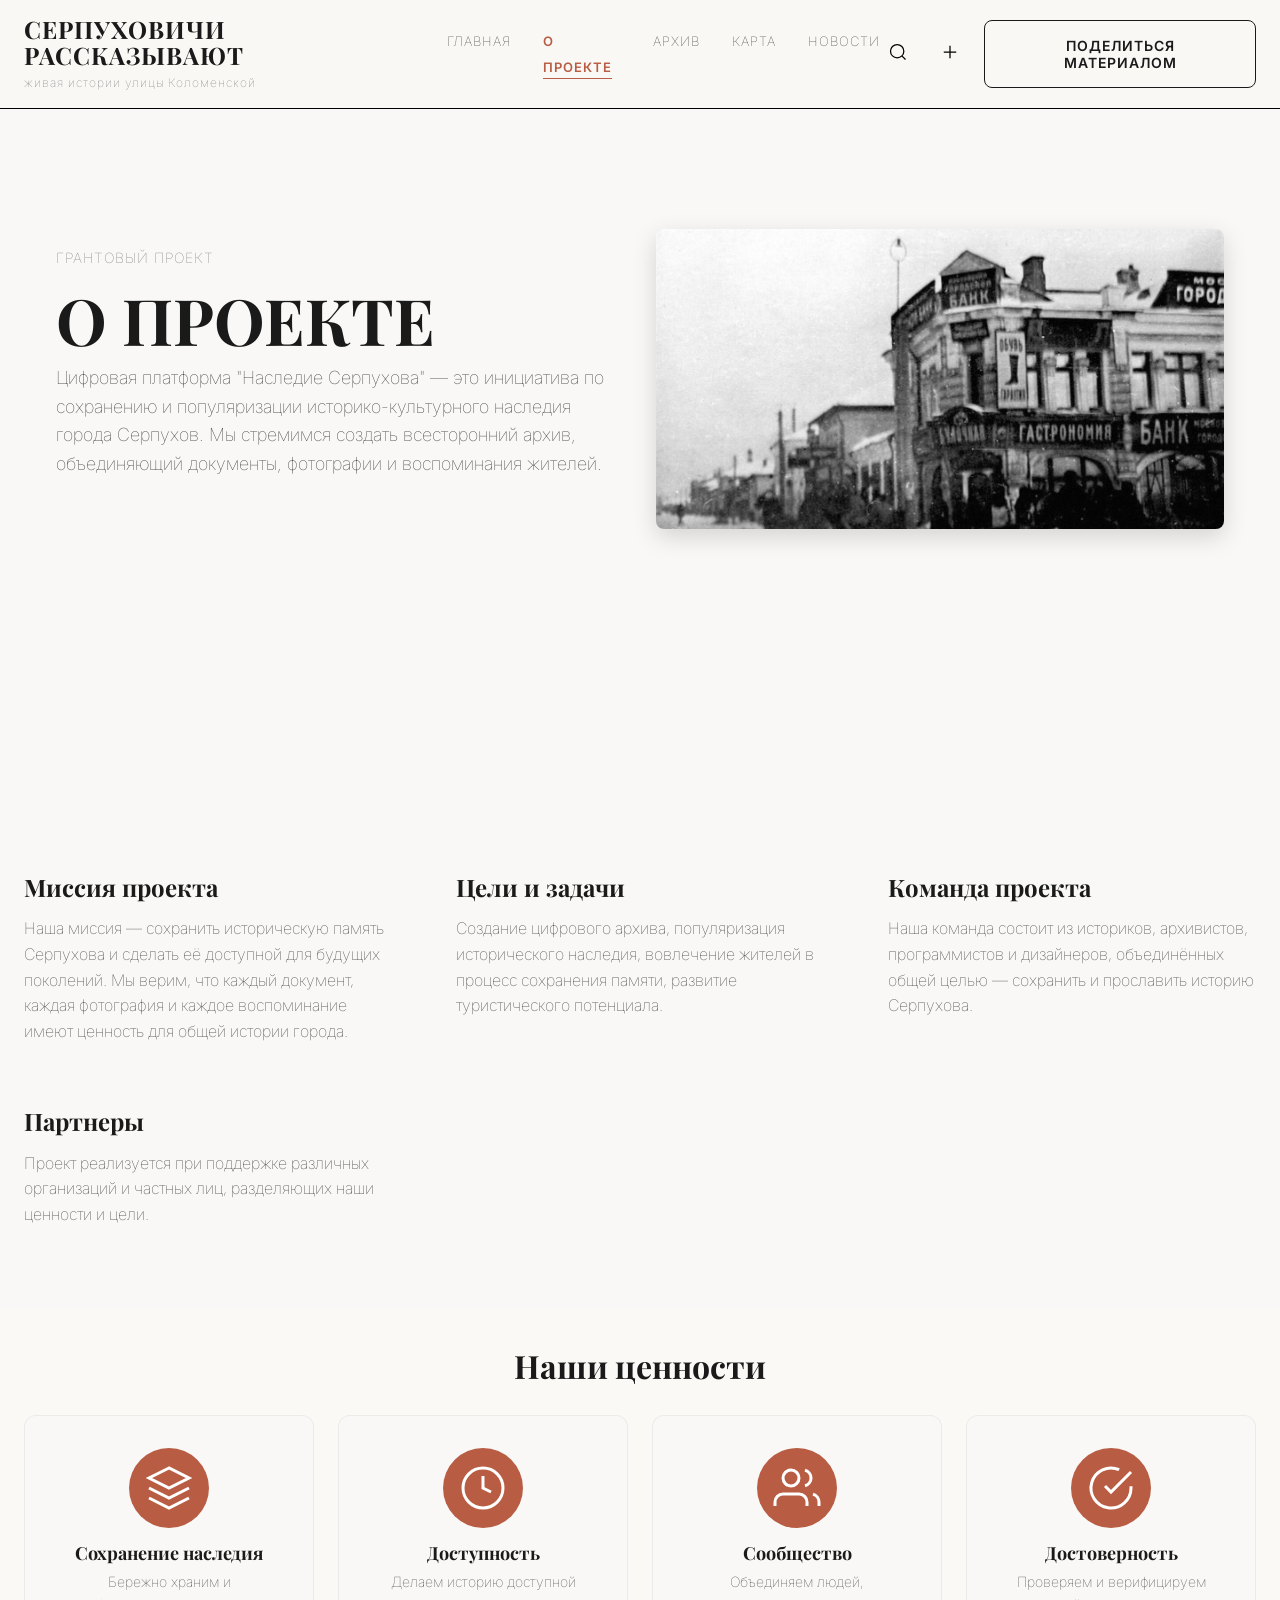
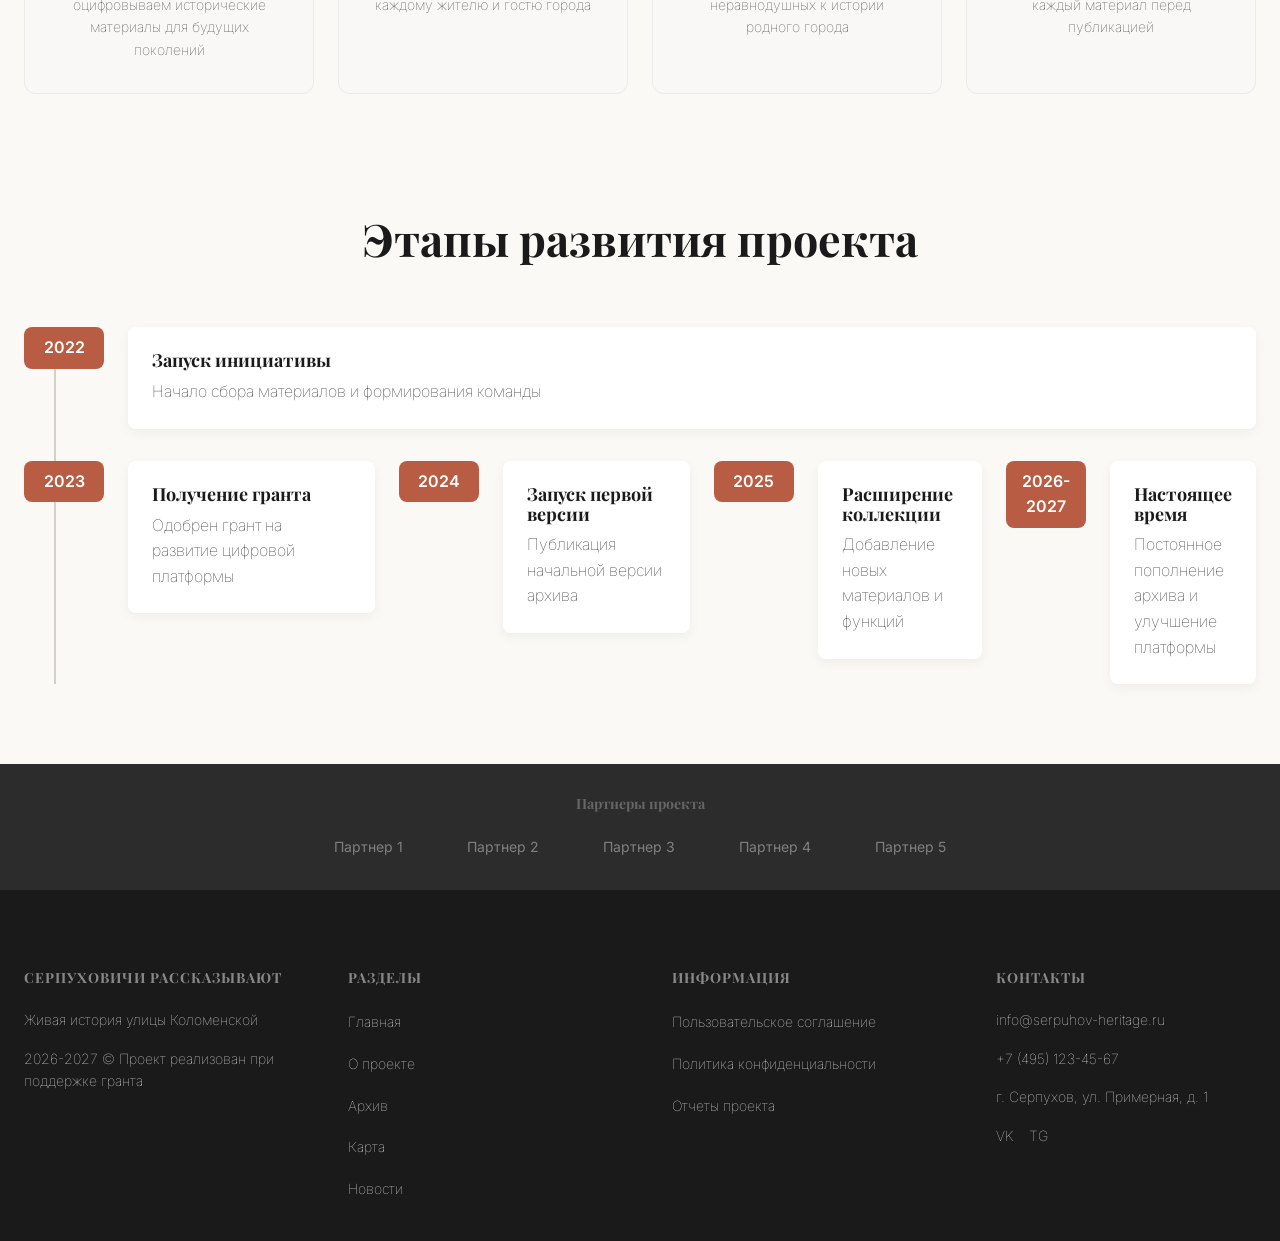
==== commit 4e44e61d: "add info" ====
--- a/about.html
+++ b/about.html
@@ -5,6 +5,7 @@
     <meta name="viewport" content="width=device-width, initial-scale=1.0">
     <title>О проекте - Серпуховичи рассказывают</title>
     <link rel="stylesheet" href="css/styles.css">
+    <link rel="stylesheet" href="css/animations.css">
     <link href="https://fonts.googleapis.com/css2?family=Playfair+Display:wght@400;700&family=Inter:wght@400;500;600&display=swap" rel="stylesheet">
 </head>
 <body>
@@ -16,11 +17,14 @@
                         <span class="tag">ГРАНТОВЫЙ ПРОЕКТ</span>
                         <h1 class="hero__title">О ПРОЕКТЕ</h1>
                         <p class="hero__description">
-                            Цифровая платформа "Наследие Серпухова" - это инициатива по сохранению и популяризации 
-                            историко-культурного наследия города Серпухов. Мы стремимся создать всесторонний архив, 
+                            Цифровая платформа "Наследие Серпухова" — это инициатива по сохранению и популяризации
+                            историко-культурного наследия города Серпухов. Мы стремимся создать всесторонний архив,
                             объединяющий документы, фотографии и воспоминания жителей.
                         </p>
                     </div>
+                    <div class="hero__image">
+                        <img src="images/Вид на Коломенскую улицу.jpg" alt="Серпухов исторический" loading="lazy">
+                    </div>
                 </div>
             </div>
         </section>
@@ -31,34 +35,88 @@
                     <div class="about-item">
                         <h3>Миссия проекта</h3>
                         <p>
-                            Наша миссия - сохранить историческую память Серпухова и сделать её доступной для 
-                            будущих поколений. Мы верим, что каждый документ, каждая фотография и каждое 
+                            Наша миссия — сохранить историческую память Серпухова и сделать её доступной для
+                            будущих поколений. Мы верим, что каждый документ, каждая фотография и каждое
                             воспоминание имеют ценность для общей истории города.
                         </p>
                     </div>
-                    
+
                     <div class="about-item">
                         <h3>Цели и задачи</h3>
                         <p>
-                            Создание цифрового архива, популяризация исторического наследия, 
+                            Создание цифрового архива, популяризация исторического наследия,
                             вовлечение жителей в процесс сохранения памяти, развитие туристического потенциала.
                         </p>
                     </div>
-                    
+
                     <div class="about-item">
                         <h3>Команда проекта</h3>
                         <p>
-                            Наша команда состоит из историков, архивистов, программистов и дизайнеров, 
-                            объединённых общей целью - сохранить и прославить историю Серпухова.
-                        </p>
-                    </div>
-                    
+                            Наша команда состоит из историков, архивистов, программистов и дизайнеров,
+                            объединённых общей целью — сохранить и прославить историю Серпухова.
+                        </p>
+                    </div>
+
                     <div class="about-item">
                         <h3>Партнеры</h3>
                         <p>
-                            Проект реализуется при поддержке различных организаций и частных лиц, 
+                            Проект реализуется при поддержке различных организаций и частных лиц,
                             разделяющих наши ценности и цели.
                         </p>
+                    </div>
+                </div>
+            </div>
+        </section>
+
+        <section class="values-section">
+            <div class="container">
+                <h2>Наши ценности</h2>
+                <div class="values-grid">
+                    <div class="value-card">
+                        <div class="value-icon">
+                            <svg width="48" height="48" viewBox="0 0 24 24" fill="none" stroke="currentColor" stroke-width="1.5">
+                                <path d="M12 2L2 7l10 5 10-5-10-5z"></path>
+                                <path d="M2 17l10 5 10-5"></path>
+                                <path d="M2 12l10 5 10-5"></path>
+                            </svg>
+                        </div>
+                        <h4>Сохранение наследия</h4>
+                        <p>Бережно храним и оцифровываем исторические материалы для будущих поколений</p>
+                    </div>
+
+                    <div class="value-card">
+                        <div class="value-icon">
+                            <svg width="48" height="48" viewBox="0 0 24 24" fill="none" stroke="currentColor" stroke-width="1.5">
+                                <circle cx="12" cy="12" r="10"></circle>
+                                <path d="M12 6v6l4 2"></path>
+                            </svg>
+                        </div>
+                        <h4>Доступность</h4>
+                        <p>Делаем историю доступной каждому жителю и гостю города</p>
+                    </div>
+
+                    <div class="value-card">
+                        <div class="value-icon">
+                            <svg width="48" height="48" viewBox="0 0 24 24" fill="none" stroke="currentColor" stroke-width="1.5">
+                                <path d="M17 21v-2a4 4 0 0 0-4-4H5a4 4 0 0 0-4 4v2"></path>
+                                <circle cx="9" cy="7" r="4"></circle>
+                                <path d="M23 21v-2a4 4 0 0 0-3-3.87"></path>
+                                <path d="M16 3.13a4 4 0 0 1 0 7.75"></path>
+                            </svg>
+                        </div>
+                        <h4>Сообщество</h4>
+                        <p>Объединяем людей, неравнодушных к истории родного города</p>
+                    </div>
+
+                    <div class="value-card">
+                        <div class="value-icon">
+                            <svg width="48" height="48" viewBox="0 0 24 24" fill="none" stroke="currentColor" stroke-width="1.5">
+                                <path d="M22 11.08V12a10 10 0 1 1-5.93-9.14"></path>
+                                <polyline points="22 4 12 14.01 9 11.01"></polyline>
+                            </svg>
+                        </div>
+                        <h4>Достоверность</h4>
+                        <p>Проверяем и верифицируем каждый материал перед публикацией</p>
                     </div>
                 </div>
             </div>
--- a/css/styles.css
+++ b/css/styles.css
@@ -498,6 +498,19 @@
   margin: 0;
 }
 
+.section-subtitle {
+  font-size: 16px;
+  color: var(--text-secondary);
+  margin: var(--spacing-sm) 0 0 0;
+}
+
+/* Section header для легенды карты - по центру */
+.map-legends .section-header {
+  flex-direction: column;
+  text-align: center;
+  margin-bottom: var(--spacing-xl);
+}
+
 .map-container {
   width: 100%;
   border-radius: var(--radius-xl);
@@ -1401,32 +1414,114 @@
 }
 
 .legends-grid {
-  display: flex;
+  display: grid;
+  grid-template-columns: repeat(auto-fit, minmax(200px, 1fr));
+  gap: var(--spacing-lg);
+  margin-top: var(--spacing-xl);
+  margin-bottom: var(--spacing-xl);
+}
+
+.legend-item {
+  display: flex;
+  align-items: center;
+  gap: var(--spacing-md);
+  padding: var(--spacing-md);
+  background: var(--bg-white);
+  border-radius: var(--radius-md);
+  box-shadow: 0 2px 8px rgba(0, 0, 0, 0.05);
+  transition: var(--transition-hover);
+}
+
+.legend-item:hover {
+  transform: translateY(-4px);
+  box-shadow: 0 8px 16px rgba(0, 0, 0, 0.1);
+}
+
+.legend-icon {
+  width: 48px;
+  height: 48px;
+  border-radius: 50%;
+  display: flex;
+  align-items: center;
   justify-content: center;
-  gap: var(--spacing-xl);
-  flex-wrap: wrap;
-  margin-top: var(--spacing-xl);
-}
-
-.legend-item {
-  display: flex;
-  align-items: center;
-  gap: var(--spacing-sm);
-  font-size: 14px;
+  flex-shrink: 0;
+}
+
+.legend-icon svg {
+  stroke: white;
+  stroke-width: 1.5;
+  fill: none;
+}
+
+.legend-icon.arch-color svg,
+.legend-icon.monum-color svg,
+.legend-icon.museum-color svg,
+.legend-icon.church-color svg,
+.legend-icon.nature-color svg {
+  stroke: white;
+}
+
+.legend-info {
+  display: flex;
+  flex-direction: column;
+  gap: 4px;
+}
+
+.legend-title {
+  font-weight: 600;
+  color: var(--text-primary);
+  font-size: 15px;
+}
+
+.legend-desc {
+  font-size: 13px;
   color: var(--text-secondary);
 }
 
-.legend-color {
-  width: 20px;
-  height: 20px;
-  border-radius: 50%;
-}
-
-.arch-color { background: #FF6B6B; }
+.legend-color { background: #FF6B6B; }
 .monum-color { background: #4ECDC4; }
 .museum-color { background: #45B7D1; }
 .church-color { background: #96CEB4; }
 .nature-color { background: #FFEAA7; }
+
+/* Применяем фоновые цвета к иконкам */
+.legend-icon.arch-color { background: #FF6B6B; }
+.legend-icon.monum-color { background: #4ECDC4; }
+.legend-icon.museum-color { background: #45B7D1; }
+.legend-icon.church-color { background: #96CEB4; }
+.legend-icon.nature-color { background: #FFEAA7; }
+
+/* Map Stats */
+.map-stats {
+  display: grid;
+  grid-template-columns: repeat(3, 1fr);
+  gap: var(--spacing-lg);
+  margin-top: var(--spacing-xl);
+  padding: var(--spacing-xl);
+  background: var(--bg-secondary);
+  border-radius: var(--radius-lg);
+}
+
+.map-stat-item {
+  display: flex;
+  flex-direction: column;
+  align-items: center;
+  gap: var(--spacing-xs);
+  padding: var(--spacing-md);
+}
+
+.map-stat-number {
+  font-family: var(--font-serif);
+  font-size: 36px;
+  font-weight: 700;
+  color: var(--accent-terracotta);
+}
+
+.map-stat-label {
+  font-size: 14px;
+  color: var(--text-secondary);
+  text-align: center;
+}
 
 .sort-controls {
   display: flex;
@@ -1652,6 +1747,10 @@
     align-items: flex-start;
     gap: var(--spacing-md);
   }
+  
+  .map-legends .section-header {
+    align-items: center;
+  }
 
  .map-placeholder {
     height: 400px;
@@ -1790,9 +1889,27 @@
   }
   
   .legends-grid {
-    gap: var(--spacing-lg);
-  }
-  
+    gap: var(--spacing-md);
+  }
+
+  .legend-item {
+    padding: var(--spacing-sm);
+  }
+
+  .legend-icon {
+    width: 40px;
+    height: 40px;
+  }
+
+  .map-stats {
+    grid-template-columns: 1fr;
+    gap: var(--spacing-md);
+  }
+
+  .map-stat-number {
+    font-size: 28px;
+  }
+
   .pagination {
     gap: var(--spacing-xs);
   }
@@ -2062,16 +2179,160 @@
     width: 95%;
     max-height: 95vh;
   }
-  
+
   .archive-modal__title {
     font-size: 22px;
   }
-  
+
   .archive-modal__actions {
     flex-direction: column;
   }
-  
+
   .archive-modal__nav {
     display: none;
   }
 }
+
+/* Values Section */
+.values-section {
+  padding: var(--spacing-xxl) 0;
+  background: var(--bg-secondary);
+}
+
+.values-section h2 {
+  font-family: var(--font-serif);
+  font-size: 32px;
+  text-align: center;
+  margin-bottom: var(--spacing-xl);
+  color: var(--text-primary);
+}
+
+.values-grid {
+  display: grid;
+  grid-template-columns: repeat(4, 1fr);
+  gap: var(--spacing-lg);
+}
+
+.value-card {
+  background: var(--bg-primary);
+  padding: var(--spacing-xl);
+  border-radius: 12px;
+  text-align: center;
+  transition: var(--transition-hover);
+  border: 1px solid rgba(0, 0, 0, 0.05);
+}
+
+.value-card:hover {
+  transform: translateY(-8px);
+  box-shadow: 0 12px 24px rgba(0, 0, 0, 0.1);
+}
+
+.value-icon {
+  width: 80px;
+  height: 80px;
+  margin: 0 auto var(--spacing-md);
+  display: flex;
+  align-items: center;
+  justify-content: center;
+  background: var(--accent-terracotta);
+  border-radius: 50%;
+  color: white;
+}
+
+.value-card h4 {
+  font-family: var(--font-serif);
+  font-size: 18px;
+  margin-bottom: var(--spacing-sm);
+  color: var(--text-primary);
+}
+
+.value-card p {
+  font-size: 14px;
+  line-height: 1.6;
+  color: var(--text-secondary);
+}
+
+/* Hero Image on All Pages */
+.about-hero .hero__image,
+.archive-hero .hero__image,
+.map-hero .hero__image,
+.news-hero .hero__image {
+  display: block;
+}
+
+.about-hero .hero__image img,
+.archive-hero .hero__image img,
+.map-hero .hero__image img,
+.news-hero .hero__image img {
+  width: 100%;
+  height: 300px;
+  object-fit: cover;
+  border-radius: 8px;
+  box-shadow: 0 8px 24px rgba(0, 0, 0, 0.15);
+}
+
+/* Разное расположение контента для разнообразия */
+/* О проекте - текст слева, фото справа (стандартно) */
+.about-hero .hero__content {
+  grid-template-columns: 1fr 1fr;
+}
+
+/* Архив - фото слева, текст справа */
+.archive-hero .hero__content {
+  grid-template-columns: 1fr 1fr;
+  direction: rtl;
+}
+
+.archive-hero .hero__text {
+  direction: ltr;
+}
+
+/* Карта - текст слева, фото справа (стандартно) */
+.map-hero .hero__content {
+  grid-template-columns: 1fr 1fr;
+}
+
+/* Новости - фото слева, текст справа */
+.news-hero .hero__content {
+  grid-template-columns: 1fr 1fr;
+  direction: rtl;
+}
+
+.news-hero .hero__text {
+  direction: ltr;
+}
+
+@media (max-width: 1024px) {
+  .values-grid {
+    grid-template-columns: repeat(2, 1fr);
+  }
+}
+
+@media (max-width: 768px) {
+  .values-grid {
+    grid-template-columns: 1fr;
+  }
+  
+  /* На мобильных возвращаем стандартное расположение */
+  .about-hero .hero__content,
+  .archive-hero .hero__content,
+  .map-hero .hero__content,
+  .news-hero .hero__content {
+    grid-template-columns: 1fr;
+    direction: ltr;
+  }
+  
+  .about-hero .hero__image,
+  .archive-hero .hero__image,
+  .map-hero .hero__image,
+  .news-hero .hero__image {
+    margin-top: var(--spacing-lg);
+  }
+  
+  .about-hero .hero__image img,
+  .archive-hero .hero__image img,
+  .map-hero .hero__image img,
+  .news-hero .hero__image img {
+    height: 200px;
+  }
+}
--- a/css/animations.css
+++ b/css/animations.css
@@ -0,0 +1,407 @@
+/* Плавные анимации для сайта */
+
+/* Базовые классы анимаций */
+.fade-in {
+  opacity: 0;
+  transform: translateY(30px);
+  transition: opacity 0.8s cubic-bezier(0.4, 0, 0.2, 1),
+              transform 0.8s cubic-bezier(0.4, 0, 0.2, 1);
+}
+
+.fade-in.visible {
+  opacity: 1;
+  transform: translateY(0);
+}
+
+/* Задержка для последовательного появления */
+.fade-in.delay-1 { transition-delay: 0.1s; }
+.fade-in.delay-2 { transition-delay: 0.2s; }
+.fade-in.delay-3 { transition-delay: 0.3s; }
+.fade-in.delay-4 { transition-delay: 0.4s; }
+.fade-in.delay-5 { transition-delay: 0.5s; }
+.fade-in.delay-6 { transition-delay: 0.6s; }
+
+/* Анимация для карточек */
+.card-animate {
+  opacity: 0;
+  transform: translateY(40px);
+  transition: opacity 0.6s cubic-bezier(0.4, 0, 0.2, 1),
+              transform 0.6s cubic-bezier(0.4, 0, 0.2, 1),
+              box-shadow 0.3s ease;
+}
+
+.card-animate.visible {
+  opacity: 1;
+  transform: translateY(0);
+}
+
+.card-animate:hover {
+  box-shadow: 0 20px 40px rgba(0, 0, 0, 0.15);
+}
+
+/* Анимация для заголовков */
+.title-animate {
+  opacity: 0;
+  transform: translateY(20px);
+  transition: opacity 0.8s cubic-bezier(0.4, 0, 0.2, 1),
+              transform 0.8s cubic-bezier(0.4, 0, 0.2, 1);
+}
+
+.title-animate.visible {
+  opacity: 1;
+  transform: translateY(0);
+}
+
+/* Анимация для изображений */
+.image-animate {
+  opacity: 0;
+  transform: scale(0.95);
+  transition: opacity 1s cubic-bezier(0.4, 0, 0.2, 1),
+              transform 1s cubic-bezier(0.4, 0, 0.2, 1);
+}
+
+.image-animate.visible {
+  opacity: 1;
+  transform: scale(1);
+}
+
+/* Анимация для hero-секции */
+.hero-animate {
+  opacity: 0;
+  transform: translateY(50px);
+  transition: opacity 1s cubic-bezier(0.4, 0, 0.2, 1),
+              transform 1s cubic-bezier(0.4, 0, 0.2, 1);
+}
+
+.hero-animate.visible {
+  opacity: 1;
+  transform: translateY(0);
+}
+
+/* Анимация для значений (values) */
+.value-animate {
+  opacity: 0;
+  transform: translateY(30px) scale(0.9);
+  transition: opacity 0.7s cubic-bezier(0.4, 0, 0.2, 1),
+              transform 0.7s cubic-bezier(0.4, 0, 0.2, 1);
+}
+
+.value-animate.visible {
+  opacity: 1;
+  transform: translateY(0) scale(1);
+}
+
+/* Анимация для timeline */
+.timeline-animate {
+  opacity: 0;
+  transform: translateX(-30px);
+  transition: opacity 0.6s cubic-bezier(0.4, 0, 0.2, 1),
+              transform 0.6s cubic-bezier(0.4, 0, 0.2, 1);
+}
+
+.timeline-animate.visible {
+  opacity: 1;
+  transform: translateX(0);
+}
+
+/* Анимация для статистики */
+.stat-animate {
+  opacity: 0;
+  transform: scale(0.8);
+  transition: opacity 0.6s cubic-bezier(0.4, 0, 0.2, 1),
+              transform 0.6s cubic-bezier(0.4, 0, 0.2, 1);
+}
+
+.stat-animate.visible {
+  opacity: 1;
+  transform: scale(1);
+}
+
+/* Анимация для кнопок */
+.btn-animate {
+  position: relative;
+  overflow: hidden;
+}
+
+.btn-animate::before {
+  content: '';
+  position: absolute;
+  top: 50%;
+  left: 50%;
+  width: 0;
+  height: 0;
+  border-radius: 50%;
+  background: rgba(255, 255, 255, 0.3);
+  transform: translate(-50%, -50%);
+  transition: width 0.6s ease, height 0.6s ease;
+}
+
+.btn-animate:hover::before {
+  width: 300px;
+  height: 300px;
+}
+
+/* Анимация для иконок */
+.icon-animate {
+  transition: transform 0.4s cubic-bezier(0.34, 1.56, 0.64, 1);
+}
+
+.value-card:hover .icon-animate {
+  transform: scale(1.15) rotate(3deg);
+}
+
+/* Пульсация для иконок */
+@keyframes iconPulse {
+  0%, 100% {
+    transform: scale(1);
+  }
+  50% {
+    transform: scale(1.05);
+  }
+}
+
+.value-card:hover .value-icon {
+  animation: iconPulse 0.6s ease-in-out;
+  background: var(--accent-terracotta-dark, #c95a4a);
+}
+
+/* Анимация для навигации */
+.nav-link-animate {
+  position: relative;
+}
+
+.nav-link-animate::after {
+  content: '';
+  position: absolute;
+  bottom: 0;
+  left: 0;
+  width: 0;
+  height: 2px;
+  background: var(--accent-terracotta);
+  transition: width 0.4s cubic-bezier(0.4, 0, 0.2, 1);
+}
+
+.nav-link-animate:hover::after {
+  width: 100%;
+}
+
+/* Анимация для модальных окон */
+.modal-fade {
+  opacity: 0;
+  visibility: hidden;
+  transition: opacity 0.3s ease, visibility 0.3s ease;
+}
+
+.modal-fade.active {
+  opacity: 1;
+  visibility: visible;
+}
+
+.modal-scale {
+  transform: scale(0.9);
+  transition: transform 0.3s cubic-bezier(0.34, 1.56, 0.64, 1);
+}
+
+.modal-fade.active .modal-scale {
+  transform: scale(1);
+}
+
+/* Анимация для загрузки (skeleton) */
+@keyframes skeleton-loading {
+  0% {
+    background-position: -200px 0;
+  }
+  100% {
+    background-position: calc(200px + 100%) 0;
+  }
+}
+
+.skeleton {
+  background: linear-gradient(
+    90deg,
+    var(--bg-secondary) 25%,
+    var(--bg-tertiary) 50%,
+    var(--bg-secondary) 75%
+  );
+  background-size: 200px 100%;
+  animation: skeleton-loading 1.5s ease-in-out infinite;
+}
+
+/* Анимация для пульсации */
+@keyframes pulse {
+  0%, 100% {
+    transform: scale(1);
+    opacity: 1;
+  }
+  50% {
+    transform: scale(1.05);
+    opacity: 0.8;
+  }
+}
+
+.pulse-animate {
+  animation: pulse 2s cubic-bezier(0.4, 0, 0.6, 1) infinite;
+}
+
+/* Анимация для плавного появления снизу */
+.slide-up {
+  opacity: 0;
+  transform: translateY(60px);
+  transition: opacity 0.8s cubic-bezier(0.4, 0, 0.2, 1),
+              transform 0.8s cubic-bezier(0.4, 0, 0.2, 1);
+}
+
+.slide-up.visible {
+  opacity: 1;
+  transform: translateY(0);
+}
+
+/* Анимация для плавного появления слева */
+.slide-left {
+  opacity: 0;
+  transform: translateX(-60px);
+  transition: opacity 0.8s cubic-bezier(0.4, 0, 0.2, 1),
+              transform 0.8s cubic-bezier(0.4, 0, 0.2, 1);
+}
+
+.slide-left.visible {
+  opacity: 1;
+  transform: translateX(0);
+}
+
+/* Анимация для плавного появления справа */
+.slide-right {
+  opacity: 0;
+  transform: translateX(60px);
+  transition: opacity 0.8s cubic-bezier(0.4, 0, 0.2, 1),
+              transform 0.8s cubic-bezier(0.4, 0, 0.2, 1);
+}
+
+.slide-right.visible {
+  opacity: 1;
+  transform: translateX(0);
+}
+
+/* Анимация для увеличения при наведении */
+.zoom-hover {
+  transition: transform 0.4s cubic-bezier(0.4, 0, 0.2, 1);
+}
+
+.zoom-hover:hover {
+  transform: scale(1.05);
+}
+
+/* Анимация для поворота при наведении */
+.rotate-hover {
+  transition: transform 0.4s cubic-bezier(0.4, 0, 0.2, 1);
+}
+
+.rotate-hover:hover {
+  transform: rotate(5deg) scale(1.05);
+}
+
+/* Анимация для подчеркивания */
+.underline-animate {
+  position: relative;
+  display: inline-block;
+}
+
+.underline-animate::after {
+  content: '';
+  position: absolute;
+  bottom: -4px;
+  left: 0;
+  width: 0;
+  height: 2px;
+  background: var(--accent-terracotta);
+  transition: width 0.4s cubic-bezier(0.4, 0, 0.2, 1);
+}
+
+.underline-animate:hover::after {
+  width: 100%;
+}
+
+/* Анимация для бейджей/тегов */
+.badge-animate {
+  transition: transform 0.3s ease, background-color 0.3s ease;
+}
+
+.badge-animate:hover {
+  transform: translateY(-2px);
+  background-color: var(--accent-terracotta-dark, #c95a4a);
+}
+
+/* Анимация для легенды карты */
+.legend-animate {
+  opacity: 0;
+  transform: translateY(20px);
+  transition: opacity 0.6s cubic-bezier(0.4, 0, 0.2, 1),
+              transform 0.6s cubic-bezier(0.4, 0, 0.2, 1);
+}
+
+.legend-animate.visible {
+  opacity: 1;
+  transform: translateY(0);
+}
+
+/* Анимация для статистики карты */
+.map-stat-animate {
+  opacity: 0;
+  transform: scale(0.9);
+  transition: opacity 0.6s cubic-bezier(0.4, 0, 0.2, 1),
+              transform 0.6s cubic-bezier(0.4, 0, 0.2, 1);
+}
+
+.map-stat-animate.visible {
+  opacity: 1;
+  transform: scale(1);
+}
+
+/* Анимация для прогресс баров */
+@keyframes progress-fill {
+  from {
+    width: 0;
+  }
+}
+
+.progress-animate {
+  width: 0;
+  transition: width 1s cubic-bezier(0.4, 0, 0.2, 1);
+}
+
+.progress-animate.visible {
+  animation: progress-fill 1.5s cubic-bezier(0.4, 0, 0.2, 1) forwards;
+}
+
+/* Анимация для счетчиков */
+@keyframes count-up {
+  from {
+    opacity: 0;
+    transform: translateY(20px);
+  }
+  to {
+    opacity: 1;
+    transform: translateY(0);
+  }
+}
+
+.count-animate {
+  display: inline-block;
+}
+
+/* Плавная прокрутка для всей страницы */
+html {
+  scroll-behavior: smooth;
+}
+
+/* Отключаем анимации для пользователей, предпочитающих reduced motion */
+@media (prefers-reduced-motion: reduce) {
+  *,
+  *::before,
+  *::after {
+    animation-duration: 0.01ms !important;
+    animation-iteration-count: 1 !important;
+    transition-duration: 0.01ms !important;
+    scroll-behavior: auto !important;
+  }
+}
